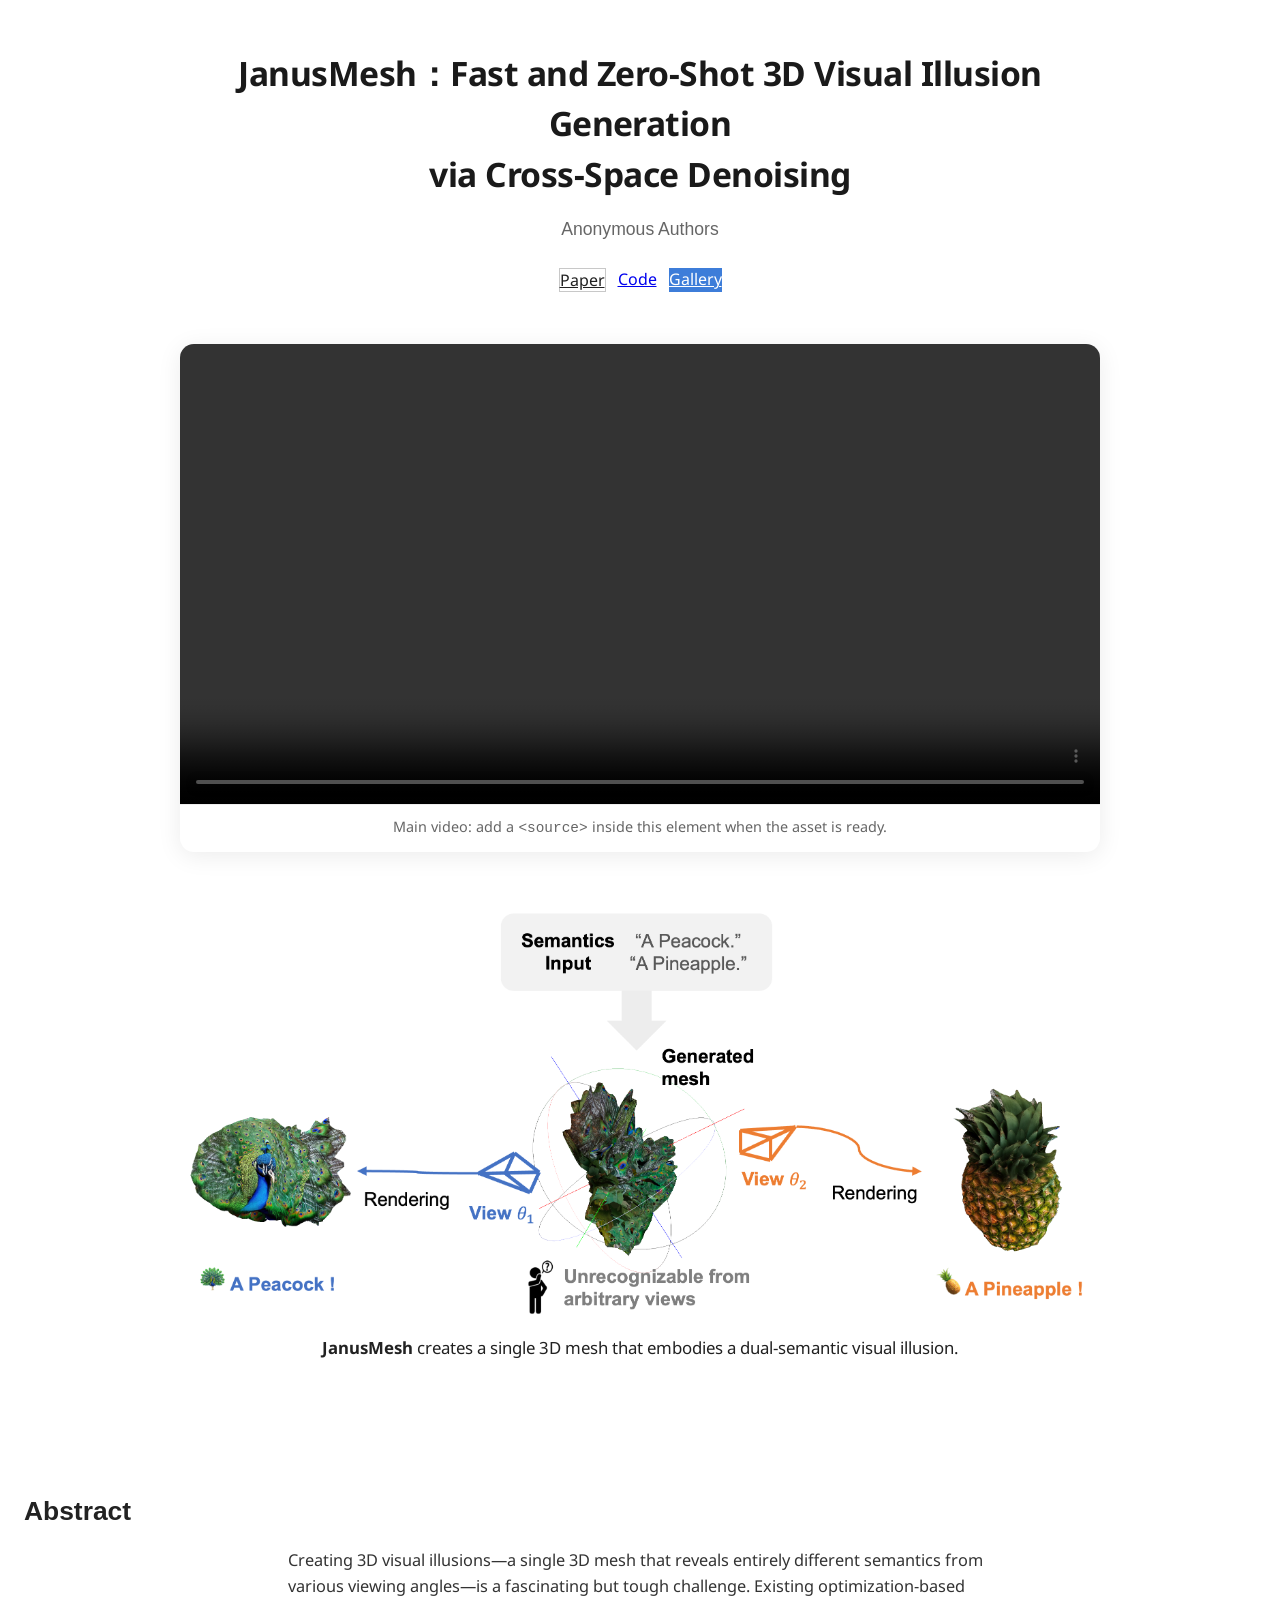
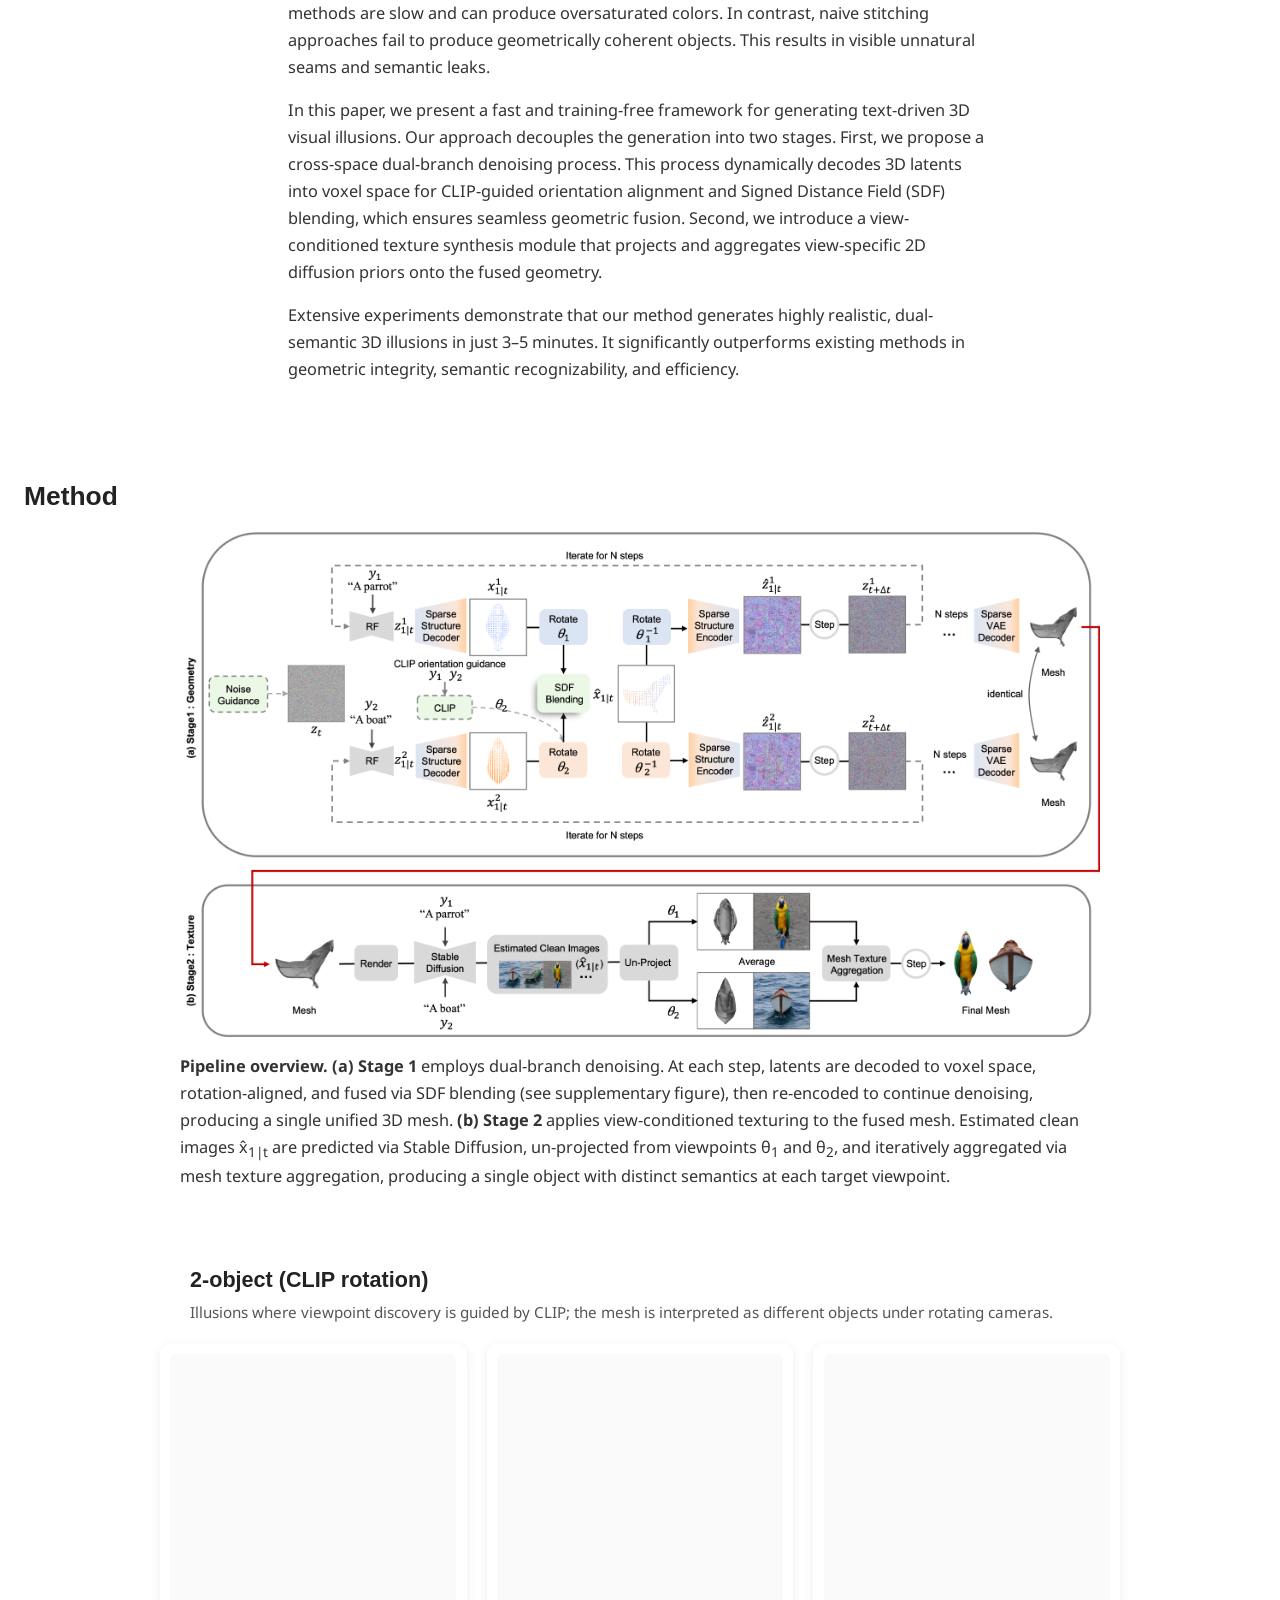
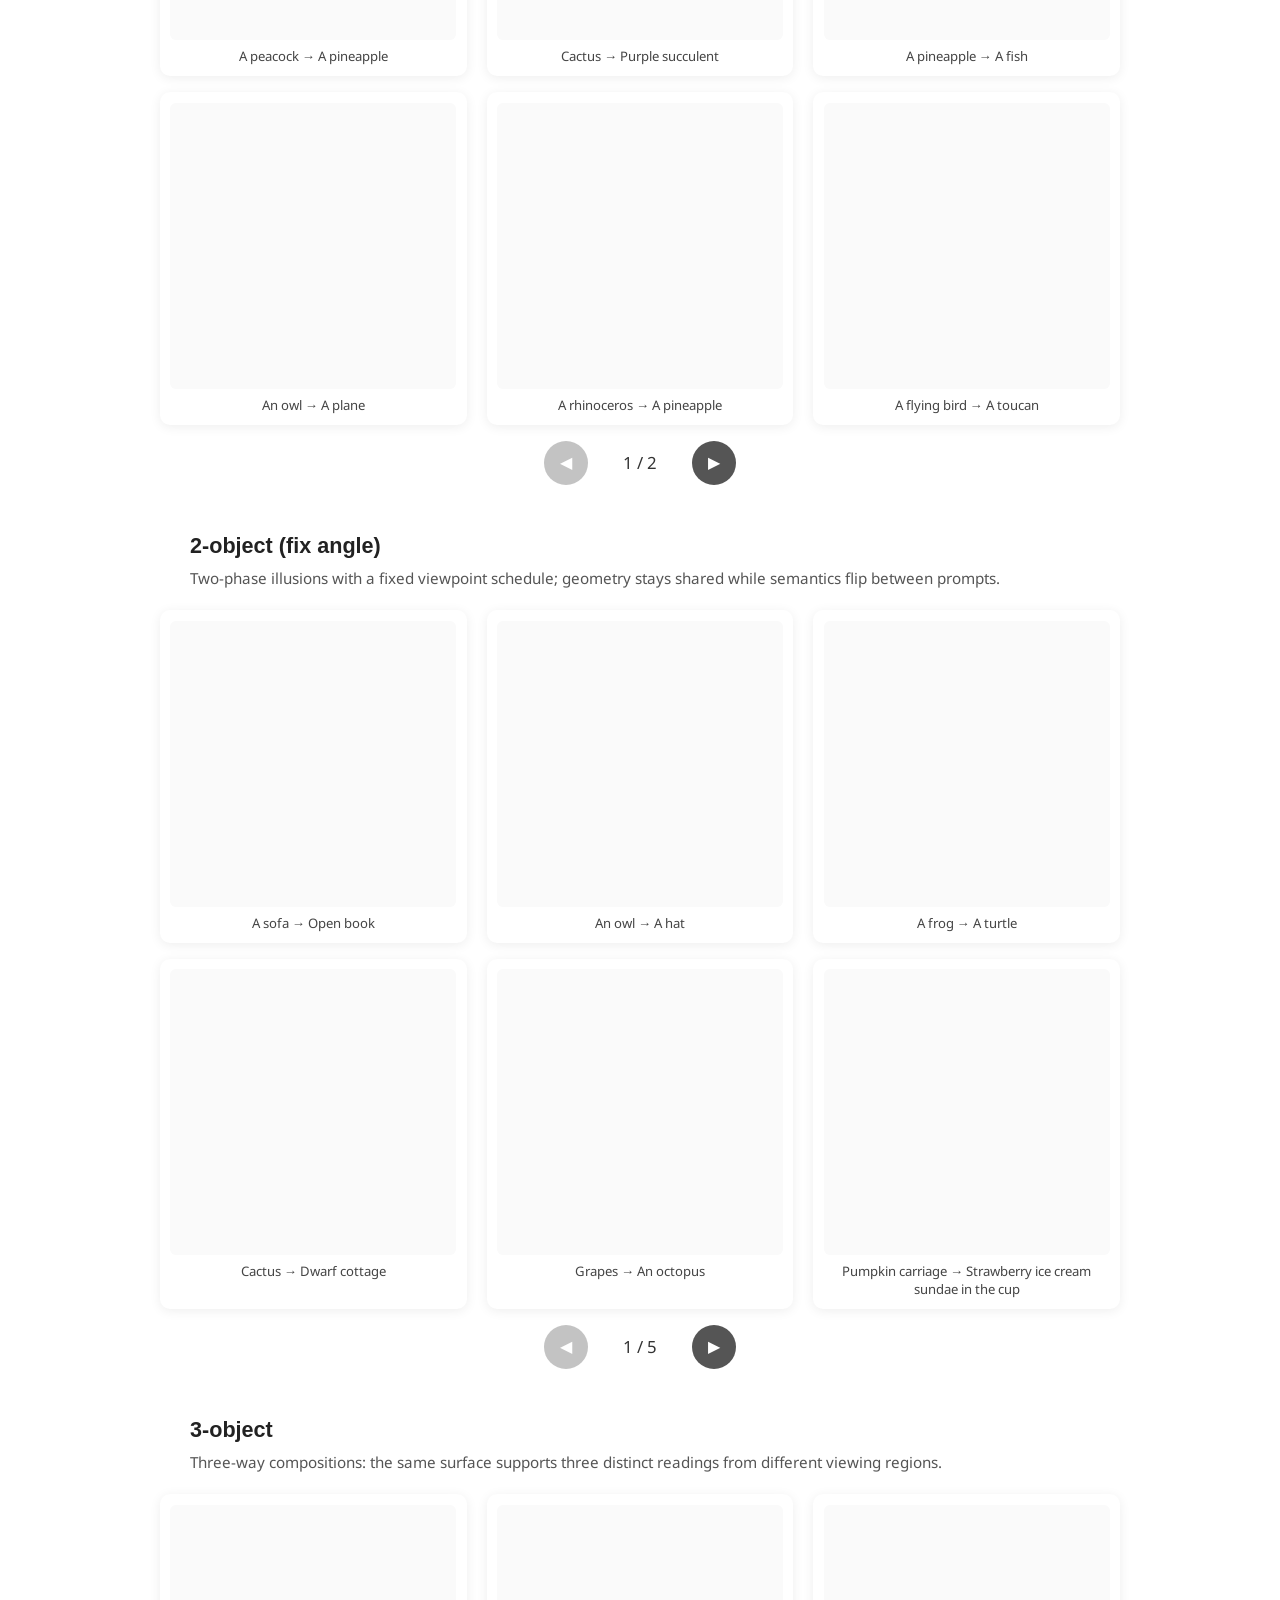
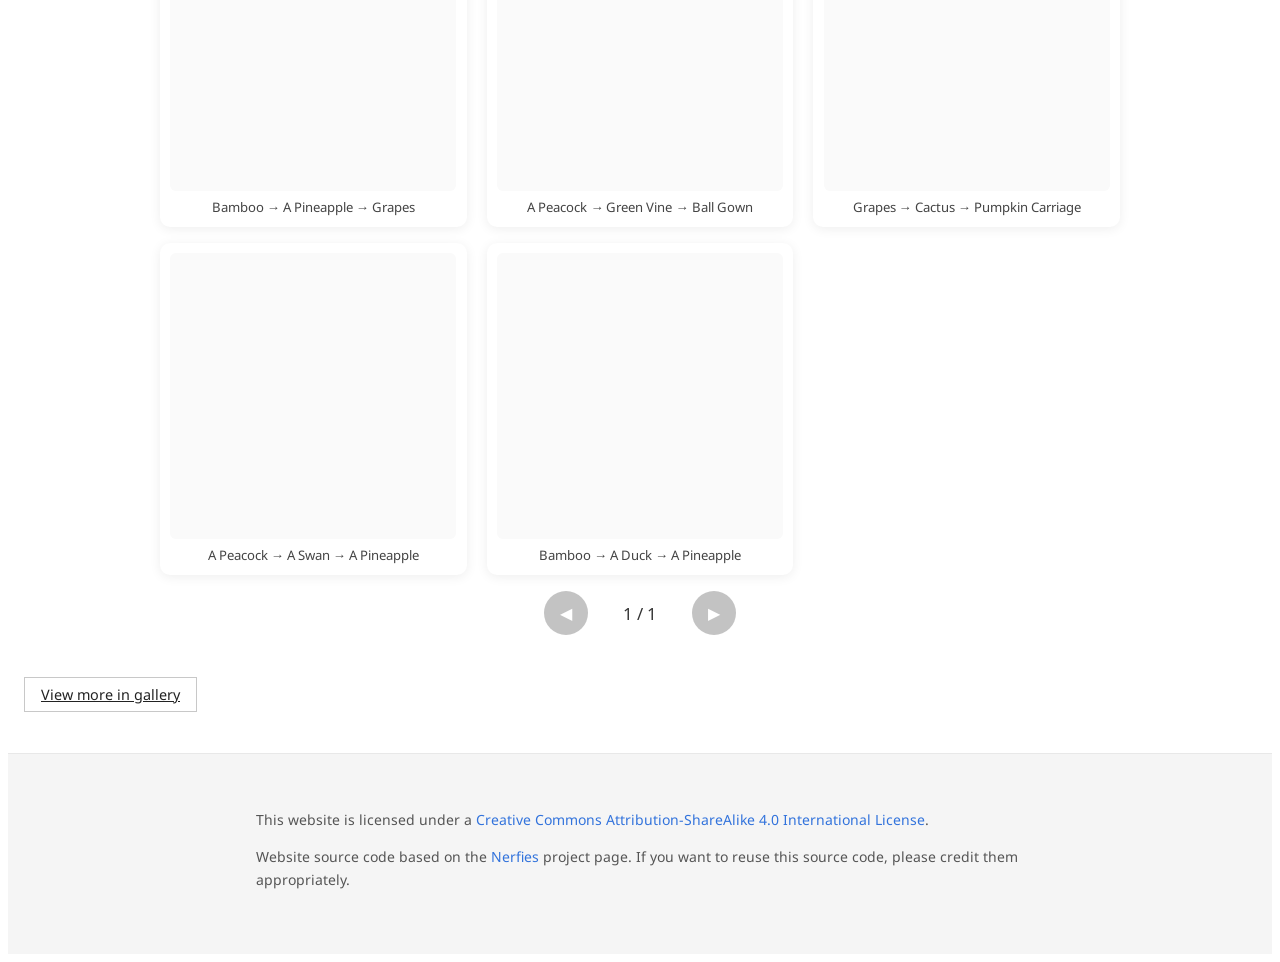
==== index.html @ b87c2eb7 "Revise JanusMesh project page layout, gallery, and static assets" ====
<!DOCTYPE html>
<html lang="en">
<head>
  <meta charset="utf-8">
  <meta name="description"
        content="JanusMesh: fast, training-free text-driven 3D visual illusions via cross-space denoising and view-conditioned texturing.">
  <meta name="keywords" content="JanusMesh, 3D illusion, diffusion, TRELLIS, generative 3D, ECCV">
  <meta name="viewport" content="width=device-width, initial-scale=1">
  <title>JanusMesh：Fast and Zero-Shot 3D Visual Illusion Generation via Cross-Space Denoising</title>

  <link href="https://fonts.googleapis.com/css?family=Google+Sans|Noto+Sans|Castoro"
        rel="stylesheet">

  <link rel="stylesheet" href="./static/css/bulma.min.css">
  <link rel="stylesheet" href="./static/css/fontawesome.all.min.css">
  <link rel="stylesheet" href="./static/css/index.css">
  <link rel="icon" href="./static/images/favicon.svg">

  <script defer src="./static/js/fontawesome.all.min.js"></script>
</head>
<body class="jm-page">

<header class="jm-header">
  <div class="container is-max-desktop has-text-centered">
    <h1 class="jm-page-title">
      JanusMesh：Fast and Zero-Shot 3D Visual Illusion Generation<br>
      via Cross-Space Denoising
    </h1>
    <p class="jm-authors">Anonymous Authors</p>

    <div class="jm-header-buttons">
      <a href="#" class="button is-normal is-rounded jm-btn-paper">
        <span class="icon"><i class="fas fa-file-pdf"></i></span>
        <span>Paper</span>
      </a>
      <a href="https://github.com/" class="button is-normal is-rounded is-dark">
        <span class="icon"><i class="fab fa-github"></i></span>
        <span>Code</span>
      </a>
      <a href="./gallery.html" class="button is-normal is-rounded jm-btn-gallery">
        <span class="icon"><i class="far fa-images"></i></span>
        <span>Gallery</span>
      </a>
    </div>
  </div>
</header>

<!-- Main video placeholder (add &lt;source&gt; when ready) -->
<section class="jm-section" id="hero-video">
  <div class="container is-max-desktop">
    <div class="jm-white-card jm-video-card">
      <video id="main-teaser-video" controls muted playsinline preload="none">
      </video>
      <p class="jm-video-hint">Main video: add a <code>&lt;source&gt;</code> inside this element when the asset is ready.</p>
    </div>
  </div>
</section>

<!-- Teaser figure -->
<section class="jm-section" id="teaser">
  <div class="container is-max-desktop">
    <div class="jm-flat-figure-wrap">
      <img class="jm-flat-figure-img" src="./static/images/teaser.png" alt="JanusMesh teaser figure">
    </div>
    <div class="jm-teaser-below">
      <p class="jm-teaser-below-text">
        <strong>JanusMesh</strong>
        creates a single 3D mesh that embodies a dual-semantic visual illusion.
      </p>
    </div>
  </div>
</section>

<section class="jm-section" id="abstract">
  <div class="container is-max-desktop">
    <h2 class="jm-section-title has-text-centered">Abstract</h2>
    <div class="jm-prose content">
      <p>
        Creating 3D visual illusions—a single 3D mesh that reveals entirely different semantics from
        various viewing angles—is a fascinating but tough challenge. Existing optimization-based
        methods are slow and can produce oversaturated colors. In contrast, naive stitching approaches
        fail to produce geometrically coherent objects. This results in visible unnatural seams and
        semantic leaks.
      </p>
      <p>
        In this paper, we present a fast and training-free framework for generating text-driven 3D
        visual illusions. Our approach decouples the generation into two stages. First, we propose a
        cross-space dual-branch denoising process. This process dynamically decodes 3D latents into
        voxel space for CLIP-guided orientation alignment and Signed Distance Field (SDF) blending,
        which ensures seamless geometric fusion. Second, we introduce a view-conditioned texture
        synthesis module that projects and aggregates view-specific 2D diffusion priors onto the
        fused geometry.
      </p>
      <p>
        Extensive experiments demonstrate that our method generates highly realistic, dual-semantic
        3D illusions in just 3–5 minutes. It significantly outperforms existing methods in geometric
        integrity, semantic recognizability, and efficiency.
      </p>
    </div>
  </div>
</section>

<section class="jm-section" id="method">
  <div class="container is-max-desktop">
    <h2 class="jm-section-title has-text-centered">Method</h2>
    <div class="jm-flat-figure-wrap">
      <img class="jm-flat-figure-img" src="./static/images/pipeline.png" alt="JanusMesh pipeline overview">
    </div>
    <div class="jm-prose content">
      <p>
        <strong>Pipeline overview.</strong>
        <strong>(a) Stage 1</strong> employs dual-branch denoising. At each step, latents are decoded
        to voxel space, rotation-aligned, and fused via SDF blending (see supplementary figure),
        then re-encoded to continue denoising, producing a single unified 3D mesh.
        <strong>(b) Stage 2</strong> applies view-conditioned texturing to the fused mesh. Estimated
        clean images <span class="jm-math">x̂<sub>1|t</sub></span> are predicted via Stable Diffusion,
        un-projected from viewpoints <span class="jm-math">θ<sub>1</sub></span> and
        <span class="jm-math">θ<sub>2</sub></span>, and iteratively aggregated via mesh texture
        aggregation, producing a single object with distinct semantics at each target viewpoint.
      </p>
    </div>
  </div>
</section>

<section class="jm-section jm-results-wrap" id="results">
  <div class="container is-max-desktop">
    <div class="jm-result-block" id="jm-block-clip">
      <h3 class="jm-result-heading">2-object (CLIP rotation)</h3>
      <p class="jm-result-desc">
        Illusions where viewpoint discovery is guided by CLIP; the mesh is interpreted as
        different objects under rotating cameras.
      </p>
      <div class="jm-results-grid"></div>
      <div class="jm-pagination">
        <button type="button" class="jm-page-btn jm-results-prev" aria-label="Previous page">◀</button>
        <span class="jm-results-page-label">1 / 1</span>
        <button type="button" class="jm-page-btn jm-results-next" aria-label="Next page">▶</button>
      </div>
    </div>

    <div class="jm-result-block" id="jm-block-fix">
      <h3 class="jm-result-heading">2-object (fix angle)</h3>
      <p class="jm-result-desc">
        Two-phase illusions with a fixed viewpoint schedule; geometry stays shared while semantics
        flip between prompts.
      </p>
      <div class="jm-results-grid"></div>
      <div class="jm-pagination">
        <button type="button" class="jm-page-btn jm-results-prev" aria-label="Previous page">◀</button>
        <span class="jm-results-page-label">1 / 1</span>
        <button type="button" class="jm-page-btn jm-results-next" aria-label="Next page">▶</button>
      </div>
    </div>

    <div class="jm-result-block" id="jm-block-3obj">
      <h3 class="jm-result-heading">3-object</h3>
      <p class="jm-result-desc">
        Three-way compositions: the same surface supports three distinct readings from different
        viewing regions.
      </p>
      <div class="jm-results-grid"></div>
      <div class="jm-pagination">
        <button type="button" class="jm-page-btn jm-results-prev" aria-label="Previous page">◀</button>
        <span class="jm-results-page-label">1 / 1</span>
        <button type="button" class="jm-page-btn jm-results-next" aria-label="Next page">▶</button>
      </div>
    </div>

    <div class="has-text-centered" style="margin-top: 2.5rem;">
      <a href="./gallery.html" class="button is-normal is-rounded jm-view-more">
        <span class="icon is-small"><i class="far fa-images"></i></span>
        <span>View more in gallery</span>
      </a>
    </div>
  </div>
</section>

<footer class="footer jm-site-footer">
  <div class="container content has-text-centered jm-site-footer-inner">
    <p>
      This website is licensed under a
      <a rel="license" href="https://creativecommons.org/licenses/by-sa/4.0/">Creative Commons
        Attribution-ShareAlike 4.0 International License</a>.
    </p>
    <p>
      Website source code based on the
      <a href="https://github.com/nerfies/nerfies.github.io">Nerfies</a>
      project page. If you want to reuse this source code, please credit them appropriately.
    </p>
  </div>
</footer>

<script src="./static/js/gifs.js"></script>
<script src="./static/js/home-results.js"></script>
</body>
</html>
---- static/css/index.css ----
body {
  font-family: 'Noto Sans', sans-serif;
}

/* ---------- JanusMesh project page ---------- */

.jm-page {
  background: #fff;
  min-height: 100vh;
}

.jm-header {
  padding: 2.5rem 1rem 2rem;
  text-align: center;
}

.jm-page-title {
  font-family: 'Google Sans', 'Noto Sans', sans-serif;
  font-size: clamp(1.45rem, 3.5vw, 2.1rem);
  font-weight: 700;
  color: #1a1a1a;
  letter-spacing: -0.015em;
  line-height: 1.5;
  max-width: 56rem;
  margin: 0 auto;
}

.jm-authors {
  font-family: 'Google Sans', sans-serif;
  font-size: 1.1rem;
  color: #666;
  margin-top: 1.25rem;
}

.jm-header-buttons {
  margin-top: 1.75rem;
  display: flex;
  flex-wrap: wrap;
  justify-content: center;
  gap: 0.75rem;
}

.jm-btn-paper {
  background: #fff !important;
  border: 1px solid #c8c8c8 !important;
  color: #222 !important;
}

.jm-btn-paper:hover {
  border-color: #888 !important;
}

.jm-btn-gallery {
  background: #3d7dd9 !important;
  border-color: transparent !important;
  color: #fff !important;
}

.jm-btn-gallery:hover {
  filter: brightness(1.06);
}

.jm-section {
  padding: 1.25rem 1rem 2.5rem;
}

#teaser.jm-section {
  padding-bottom: 3.75rem;
}

#abstract.jm-section {
  padding-top: 3.25rem;
}

.jm-section-title {
  font-family: 'Google Sans', sans-serif;
  font-size: 1.65rem;
  font-weight: 700;
  margin-bottom: 1.25rem;
  color: #222;
}

.jm-white-card {
  background: #fff;
  border-radius: 14px;
  box-shadow: 0 4px 24px rgba(0, 0, 0, 0.08);
  overflow: hidden;
  max-width: 920px;
  margin-left: auto;
  margin-right: auto;
}

.jm-video-card {
  padding: 0;
}

.jm-video-card video {
  display: block;
  width: 100%;
  min-height: 280px;
  max-height: 72vh;
  background: #f3f3f5;
  object-fit: contain;
}

.jm-video-hint {
  font-size: 0.9rem;
  color: #666;
  padding: 0.75rem 1rem 1rem;
  margin: 0;
  text-align: center;
  border-top: 1px solid #eee;
}

.jm-figure-card {
  padding: 0;
}

.jm-figure-img {
  width: 100%;
  height: auto;
  display: block;
  vertical-align: middle;
}

/* Large figures (teaser, pipeline): flat on page — no card shadow / float */
.jm-flat-figure-wrap {
  max-width: 920px;
  margin: 0 auto;
  padding: 0;
  background: transparent;
  box-shadow: none;
  border-radius: 0;
  overflow: visible;
}

.jm-flat-figure-img {
  width: 100%;
  height: auto;
  display: block;
  vertical-align: middle;
}

.jm-teaser-below {
  max-width: 920px;
  margin: 0.85rem auto 0;
  padding: 0 1.25rem;
  text-align: center;
}

.jm-teaser-below-text {
  margin: 0;
  font-family: 'Google Sans', 'Noto Sans', sans-serif;
  font-size: 1.05rem;
  line-height: 1.6;
  color: #222;
}

.jm-teaser-caption {
  font-size: 0.88rem;
  color: #777;
  font-style: italic;
  margin-top: 0.75rem;
  padding: 0 0.5rem;
}

.jm-prose {
  max-width: 44rem;
  margin-left: auto;
  margin-right: auto;
  font-size: 1.02rem;
  line-height: 1.65;
  color: #333;
}

/* Match pipeline figure width (see .jm-flat-figure-wrap) */
#method .jm-prose {
  max-width: 920px;
  width: 100%;
  margin-top: 1rem;
}

.jm-math {
  font-family: 'Noto Sans', sans-serif;
  white-space: nowrap;
}

.jm-results-wrap {
  padding-bottom: 3rem;
}

.jm-result-block {
  margin-bottom: 3rem;
}

.jm-result-heading {
  font-family: 'Google Sans', sans-serif;
  font-size: 1.35rem;
  font-weight: 700;
  color: #222;
  text-align: left;
  max-width: 900px;
  margin: 0 auto 0.5rem;
}

.jm-result-desc {
  max-width: 900px;
  margin: 0 auto 1.25rem;
  text-align: left;
  color: #555;
  font-size: 0.95rem;
  line-height: 1.55;
}

.jm-results-grid {
  display: grid;
  grid-template-columns: repeat(3, 1fr);
  gap: 1rem 1.25rem;
  max-width: 960px;
  margin: 0 auto 1rem;
}

@media screen and (max-width: 900px) {
  .jm-results-grid {
    grid-template-columns: repeat(2, 1fr);
  }
}

@media screen and (max-width: 520px) {
  .jm-results-grid {
    grid-template-columns: 1fr;
  }
}

.jm-result-cell {
  background: #fff;
  border-radius: 10px;
  padding: 0.65rem;
  box-shadow: 0 2px 12px rgba(0, 0, 0, 0.07);
  text-align: center;
}

.jm-result-cell video {
  width: 100%;
  aspect-ratio: 1;
  object-fit: contain;
  background: #fafafa;
  border-radius: 6px;
  vertical-align: middle;
}

.jm-result-caption {
  margin-top: 0.5rem;
  font-size: 0.82rem;
  color: #444;
  line-height: 1.35;
  overflow: hidden;
  text-overflow: ellipsis;
}

.jm-pagination {
  display: flex;
  align-items: center;
  justify-content: center;
  gap: 1.5rem;
  margin-top: 0.5rem;
}

.jm-page-btn {
  width: 44px;
  height: 44px;
  border-radius: 50%;
  border: none;
  background: #555;
  color: #fff;
  font-size: 1rem;
  cursor: pointer;
  transition: transform 0.15s ease, background 0.15s ease;
}

.jm-page-btn:hover:not(:disabled) {
  background: #333;
  transform: scale(1.05);
}

.jm-page-btn:disabled {
  opacity: 0.35;
  cursor: not-allowed;
}

.jm-results-page-label {
  font-size: 1.05rem;
  min-width: 3.5rem;
  text-align: center;
  color: #333;
}

.jm-view-more {
  border: 1px solid #c8c8c8;
  background: #fff;
  color: #222;
  font-size: 0.9rem;
  padding: 0.45rem 1rem;
  min-height: 0;
  height: auto;
}

.jm-view-more:hover {
  border-color: #888;
  color: #111;
}

.jm-site-footer {
  background: #f5f5f5 !important;
  border-top: 1px solid #e8e8e8;
  padding: 2.5rem 1.25rem 3rem !important;
  margin-top: 0;
}

.jm-site-footer-inner {
  max-width: 48rem;
  margin-left: auto;
  margin-right: auto;
  font-size: 0.875rem;
  line-height: 1.65;
  color: #555;
}

.jm-site-footer-inner a {
  color: #3273dc;
  text-decoration: none;
}

.jm-site-footer-inner a:hover {
  text-decoration: underline;
}
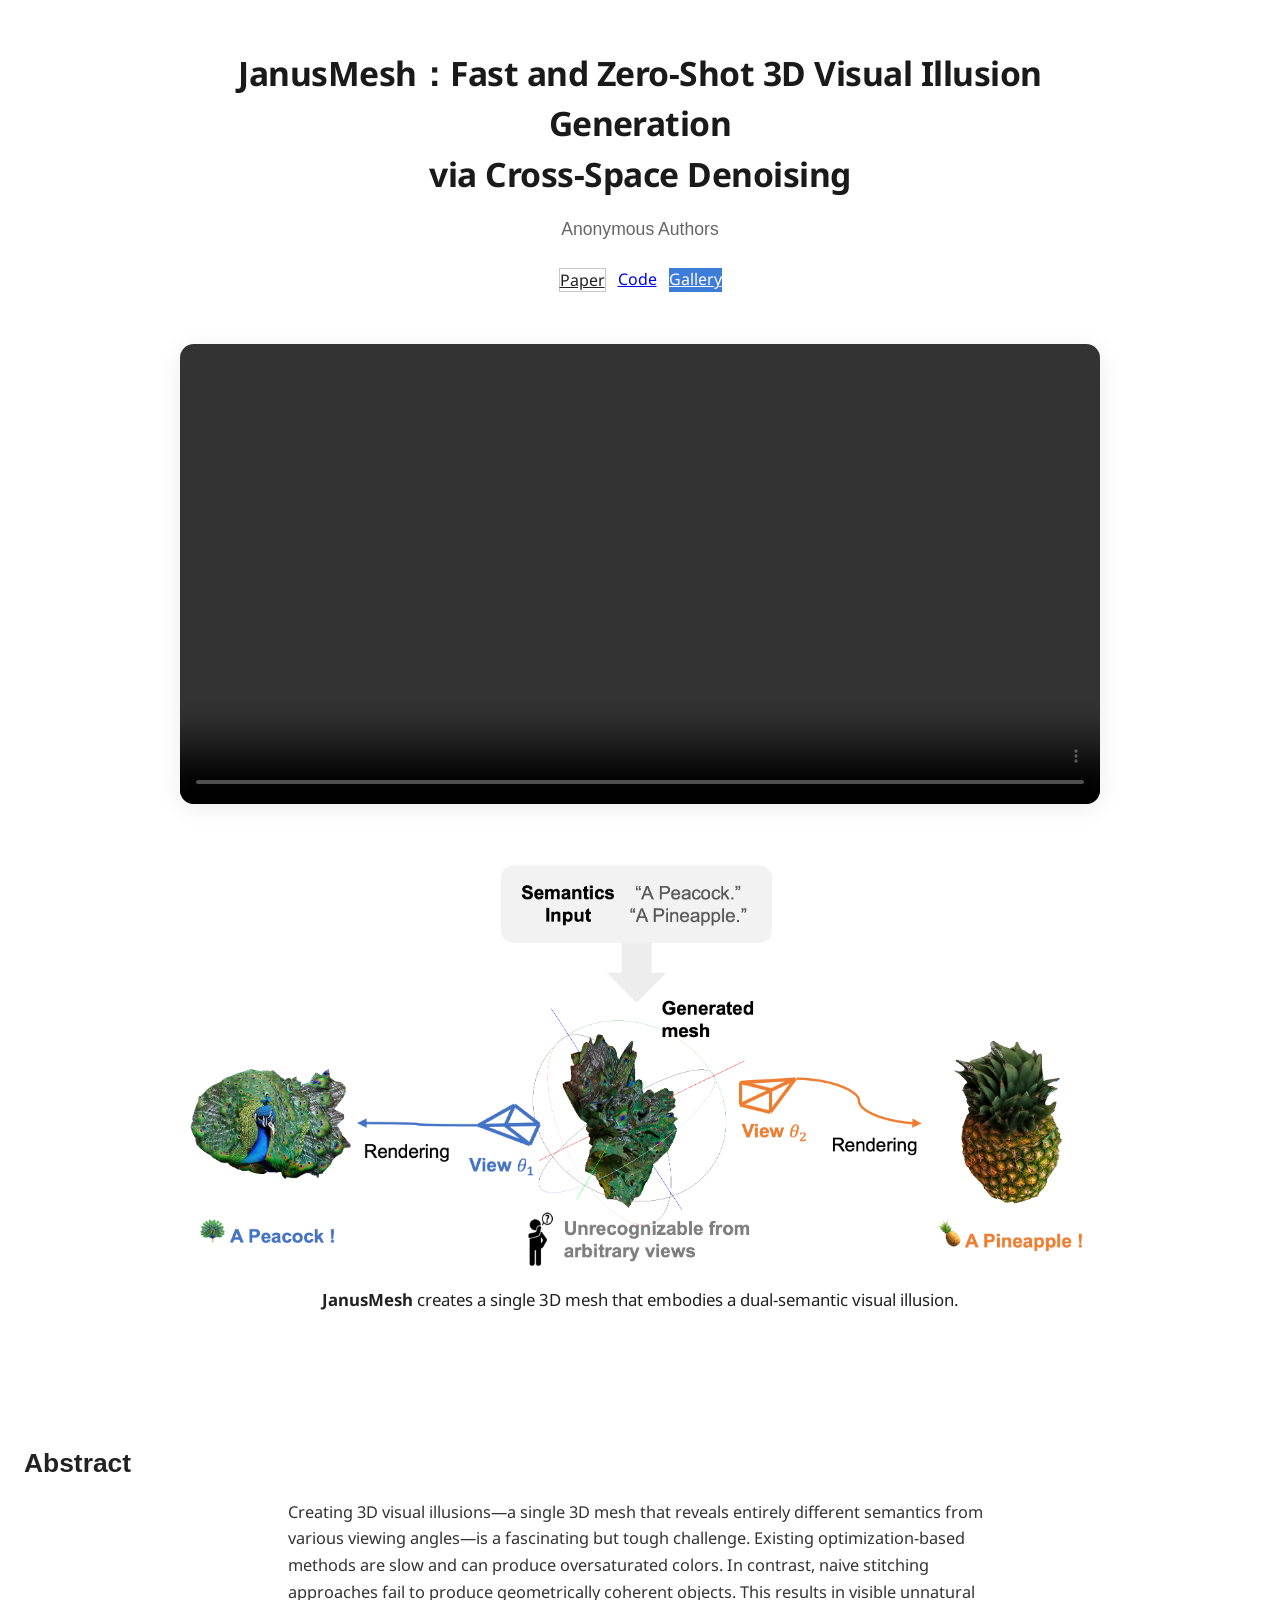
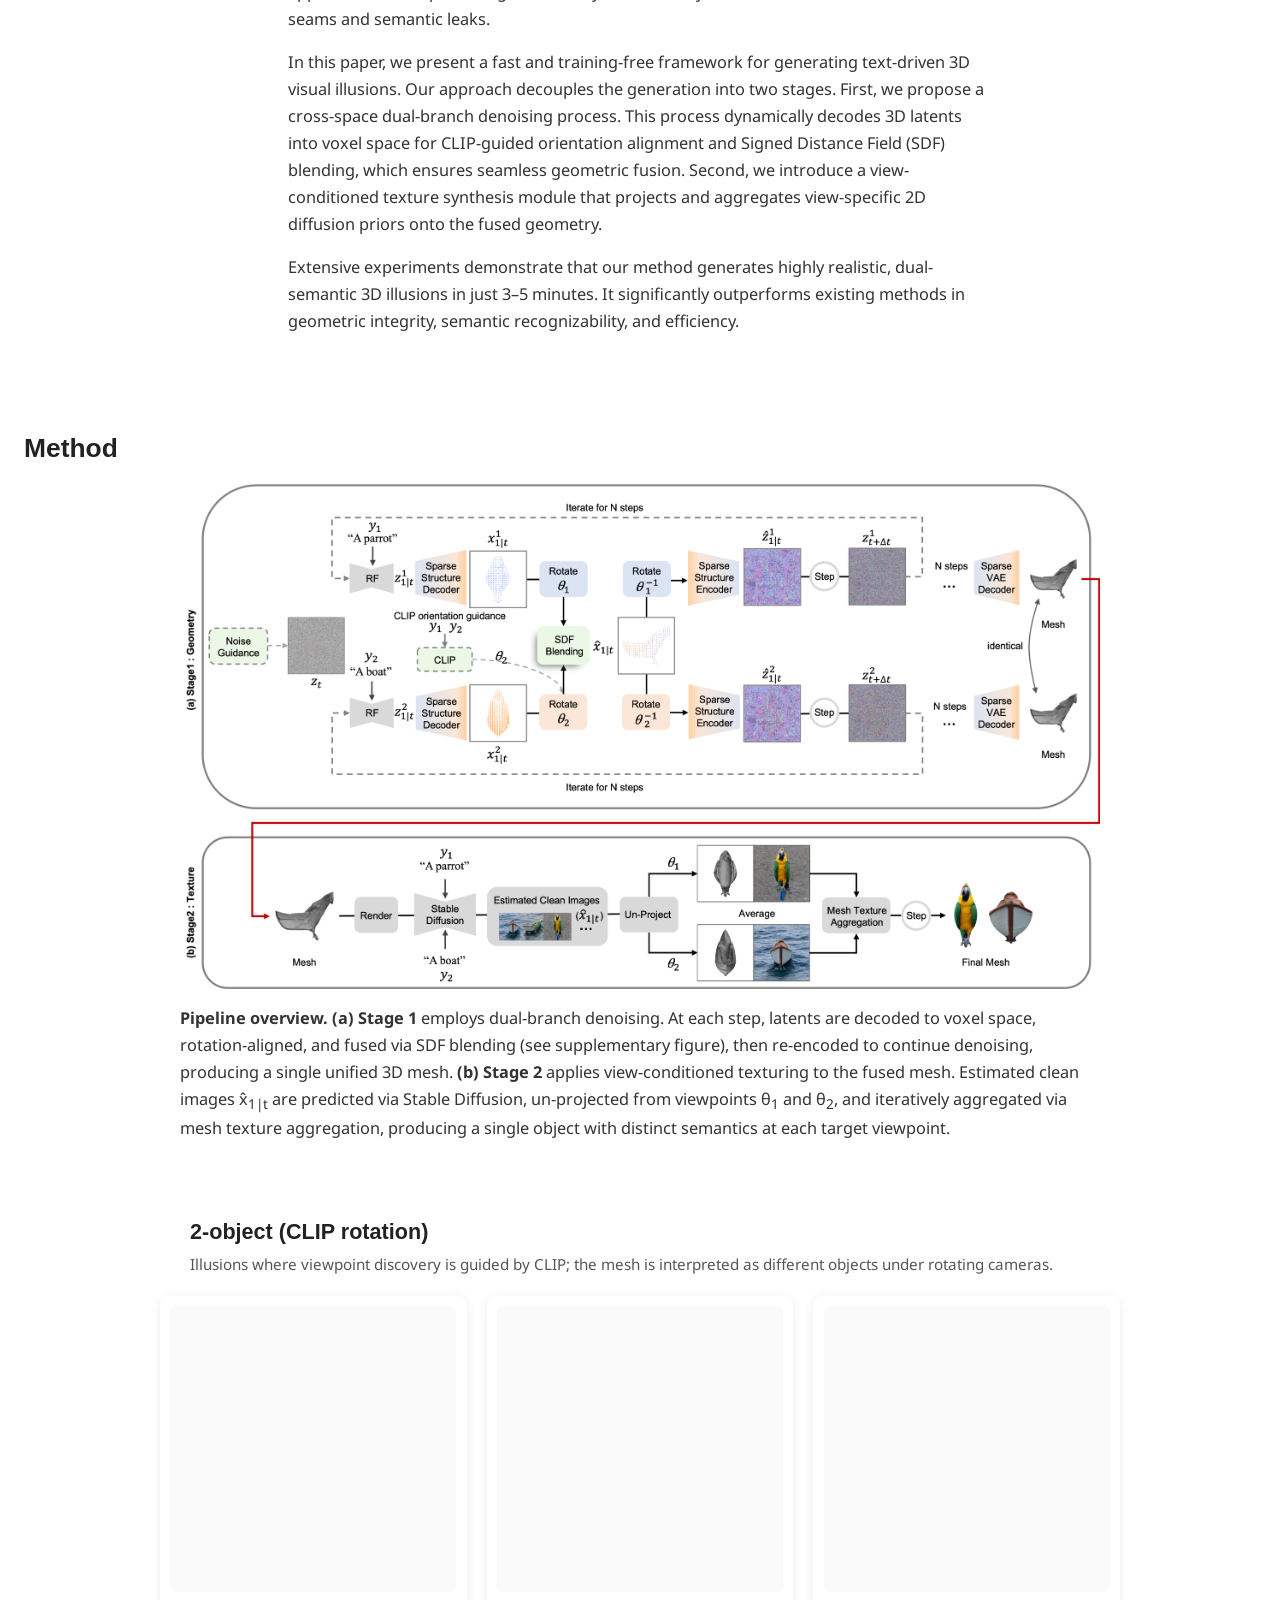
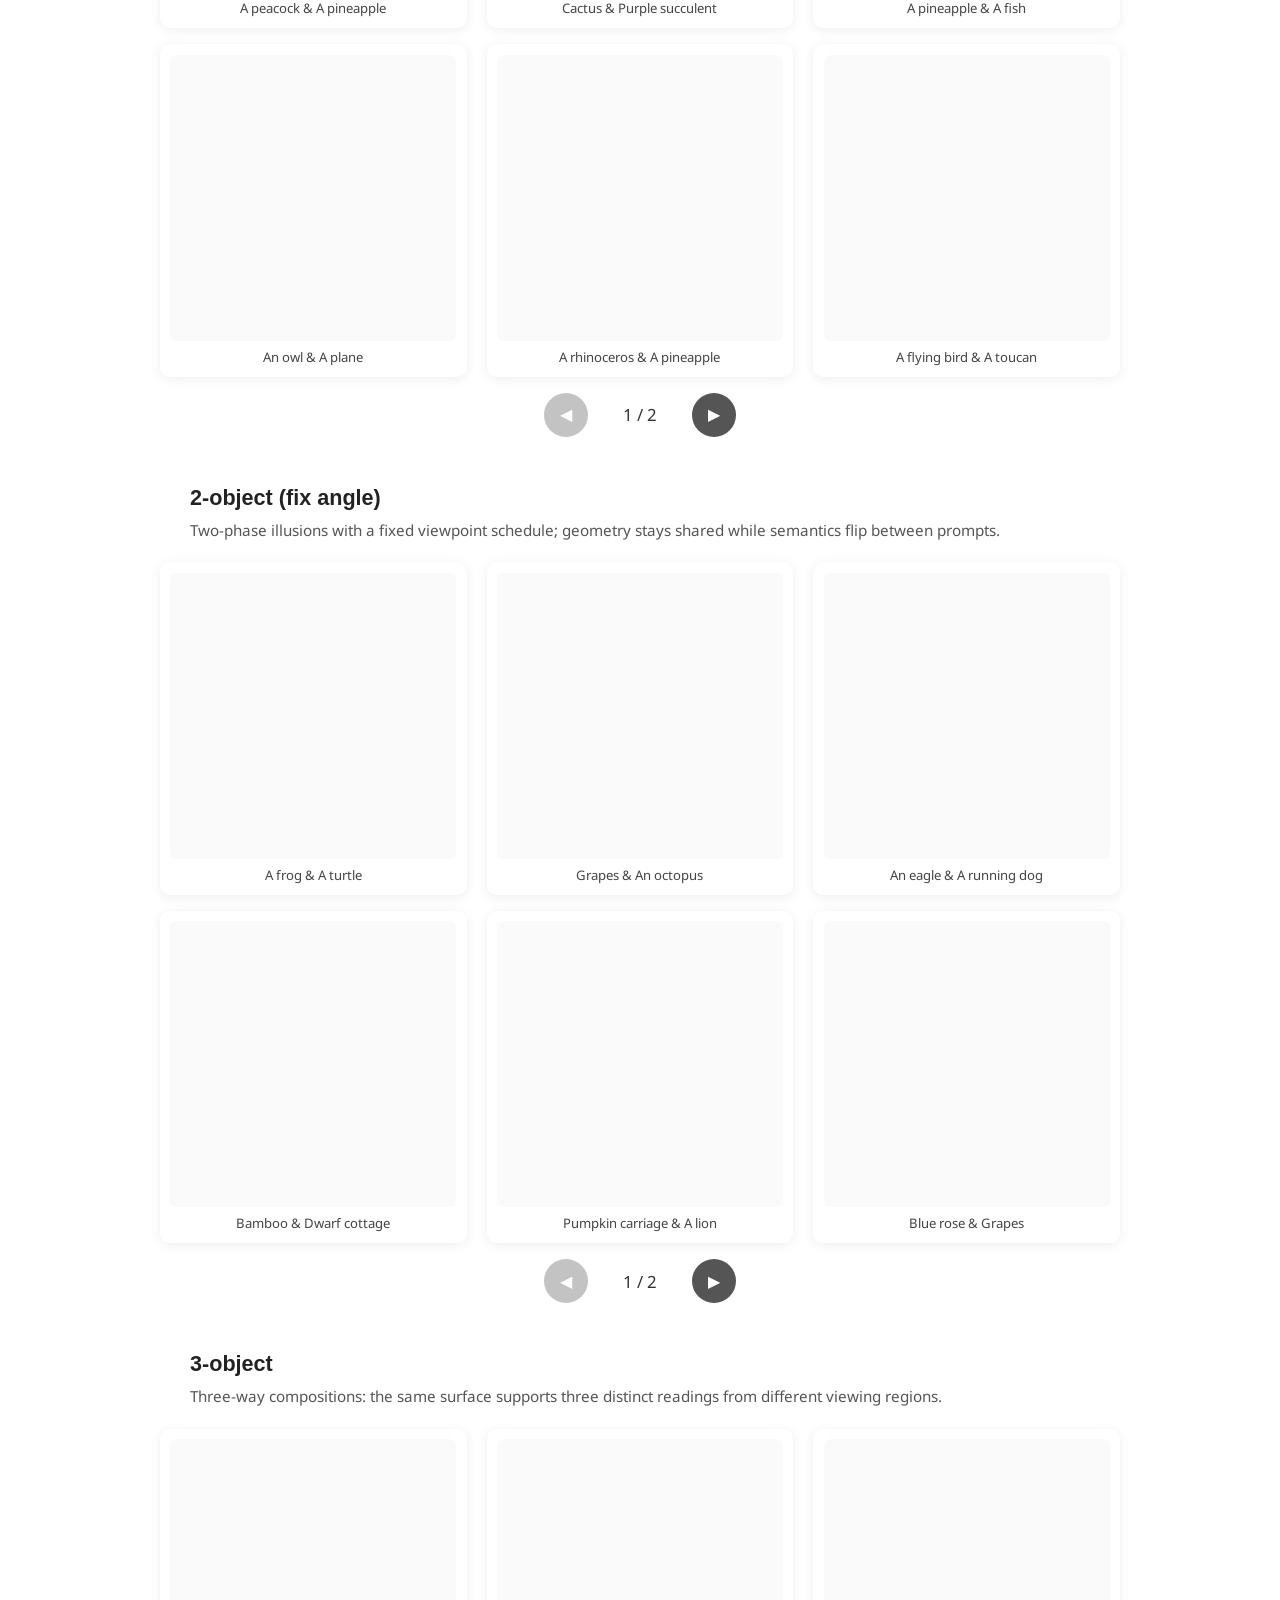
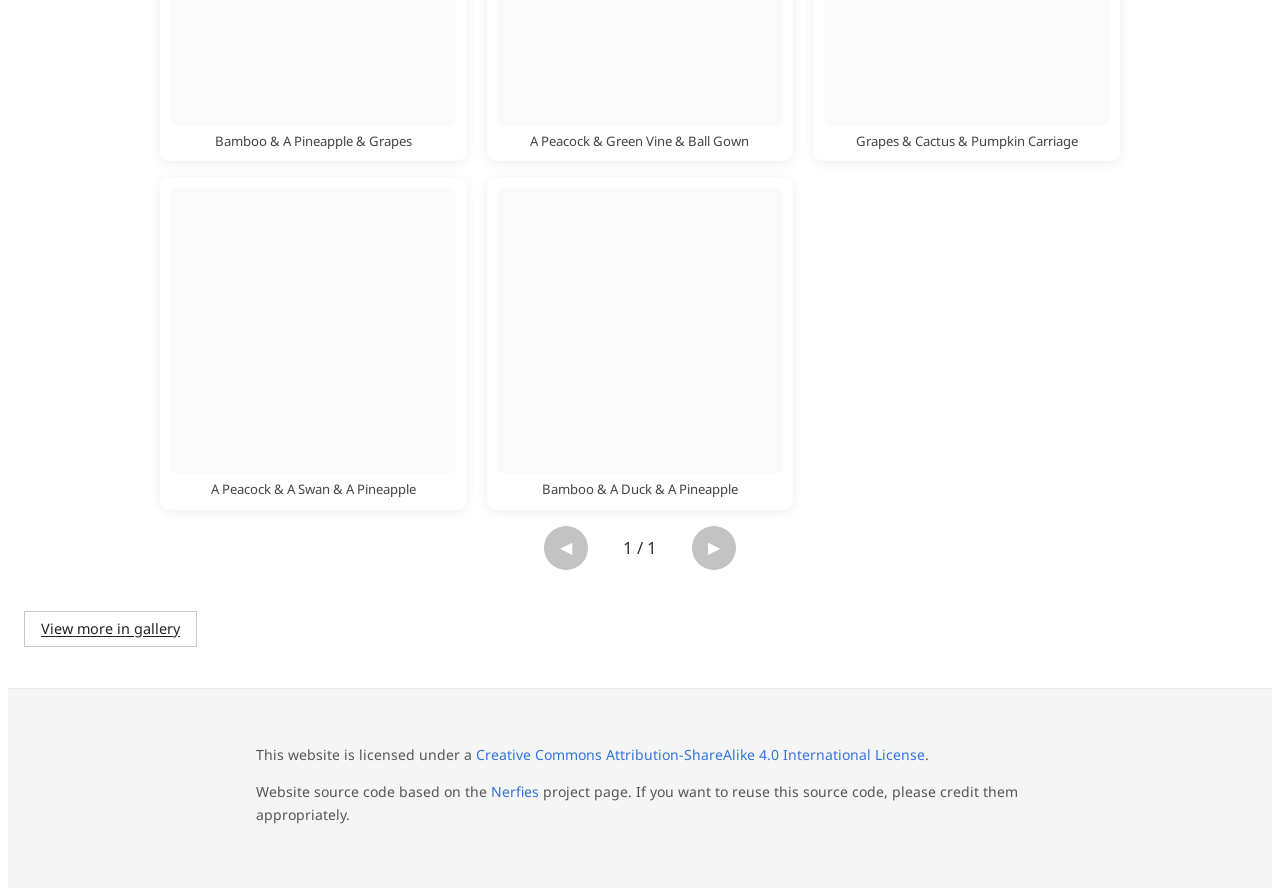
==== commit b3e7e188: "add teaser video&gallery baseline" ====
--- a/index.html
+++ b/index.html
@@ -33,7 +33,7 @@
         <span class="icon"><i class="fas fa-file-pdf"></i></span>
         <span>Paper</span>
       </a>
-      <a href="https://github.com/" class="button is-normal is-rounded is-dark">
+      <a href="https://github.com/siang1105/JanusMesh" class="button is-normal is-rounded is-dark">
         <span class="icon"><i class="fab fa-github"></i></span>
         <span>Code</span>
       </a>
@@ -45,13 +45,12 @@
   </div>
 </header>
 
-<!-- Main video placeholder (add &lt;source&gt; when ready) -->
 <section class="jm-section" id="hero-video">
   <div class="container is-max-desktop">
     <div class="jm-white-card jm-video-card">
-      <video id="main-teaser-video" controls muted playsinline preload="none">
+      <video id="main-teaser-video" controls autoplay muted playsinline preload="auto">
+        <source src="./static/videos/teaser_video.mp4" type="video/mp4">
       </video>
-      <p class="jm-video-hint">Main video: add a <code>&lt;source&gt;</code> inside this element when the asset is ready.</p>
     </div>
   </div>
 </section>
@@ -190,7 +189,7 @@
   </div>
 </footer>
 
-<script src="./static/js/gifs.js"></script>
-<script src="./static/js/home-results.js"></script>
+<script src="./static/js/gifs.js?v=2026-04-27-t0"></script>
+<script src="./static/js/home-results.js?v=2026-04-26-h264"></script>
 </body>
 </html>
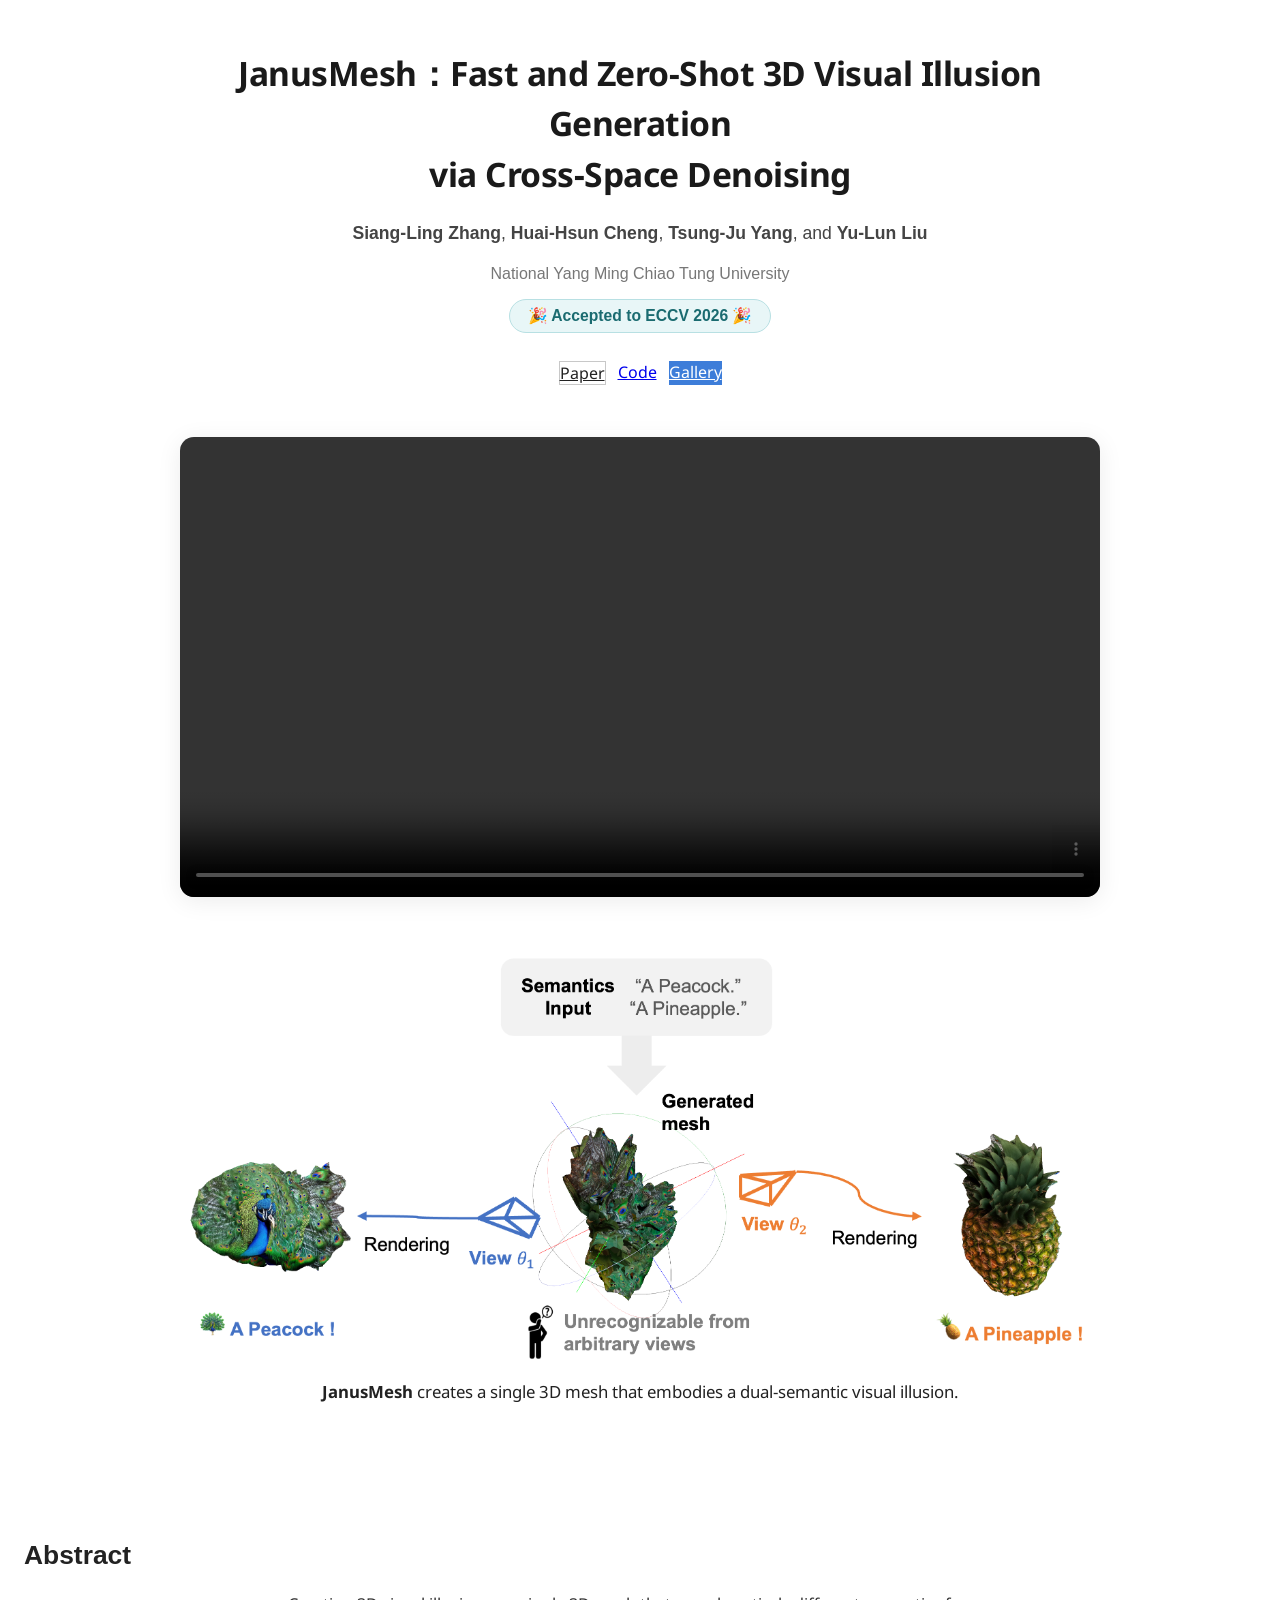
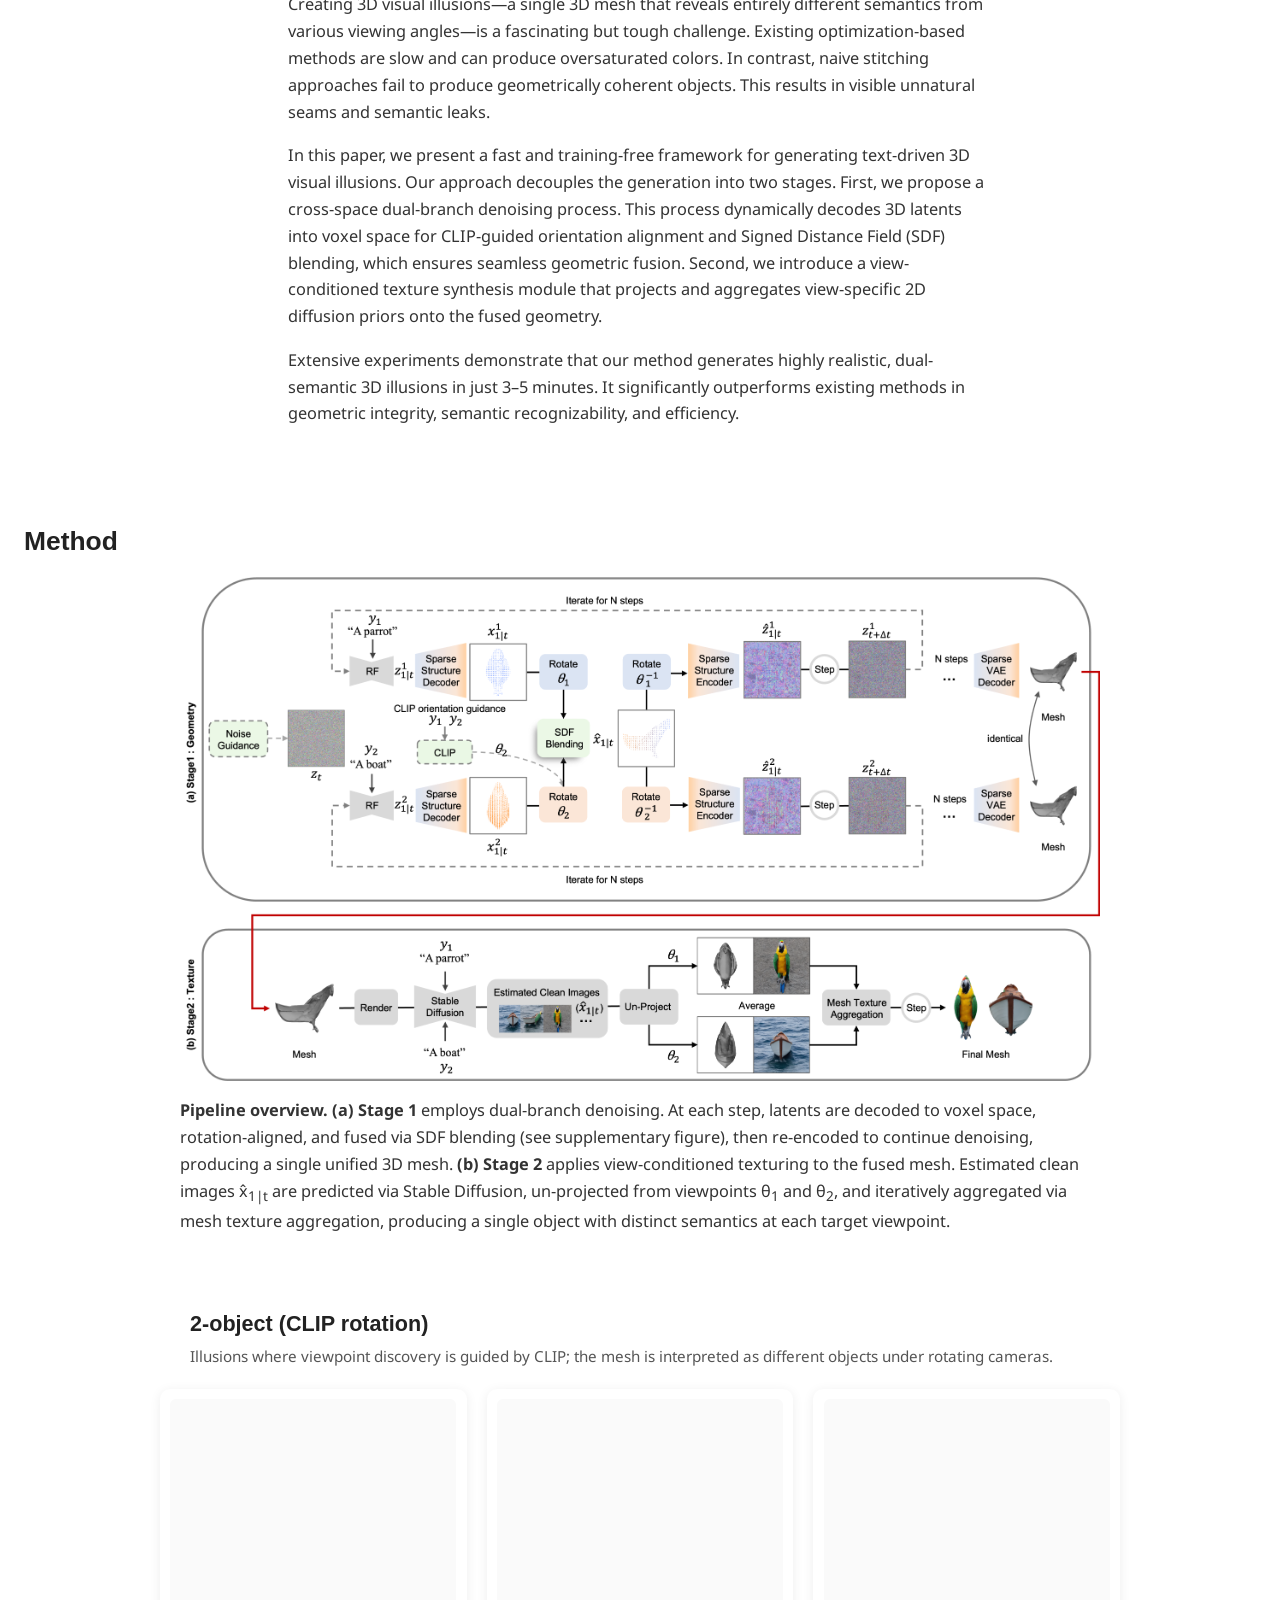
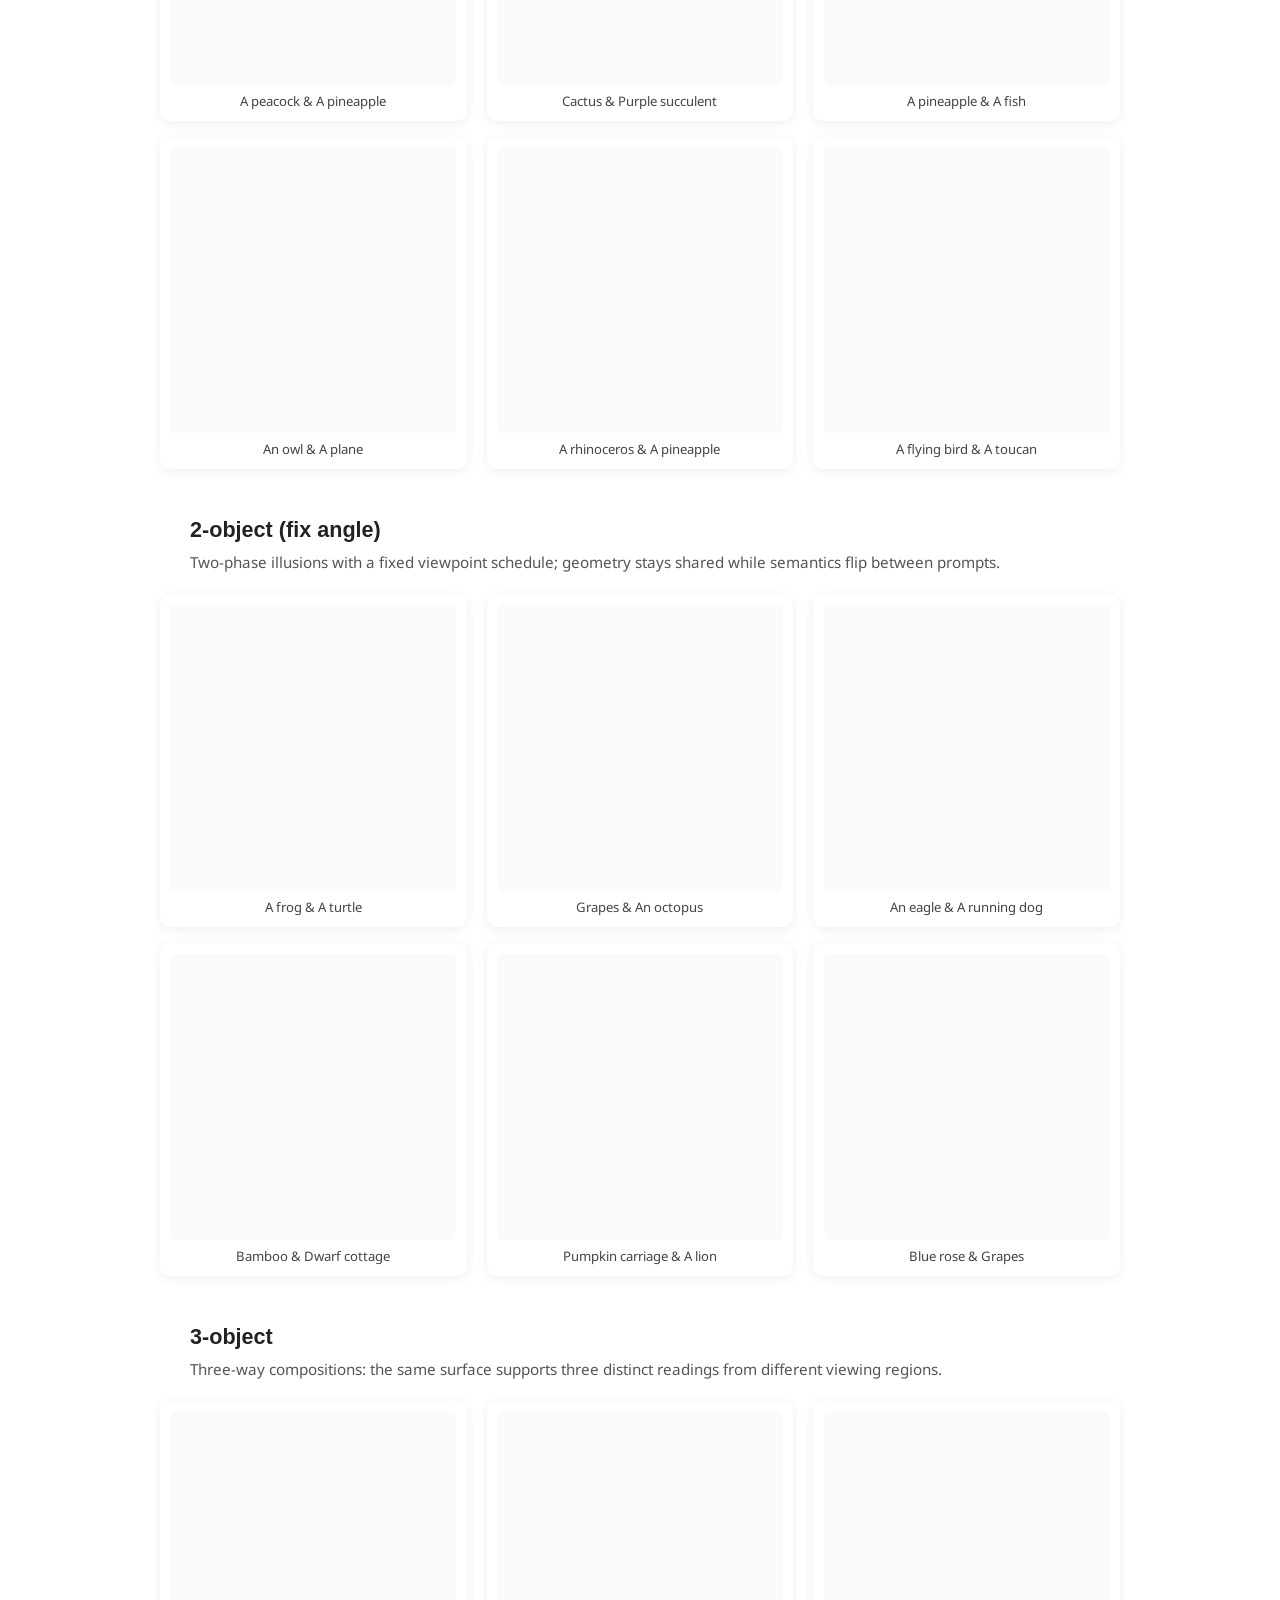
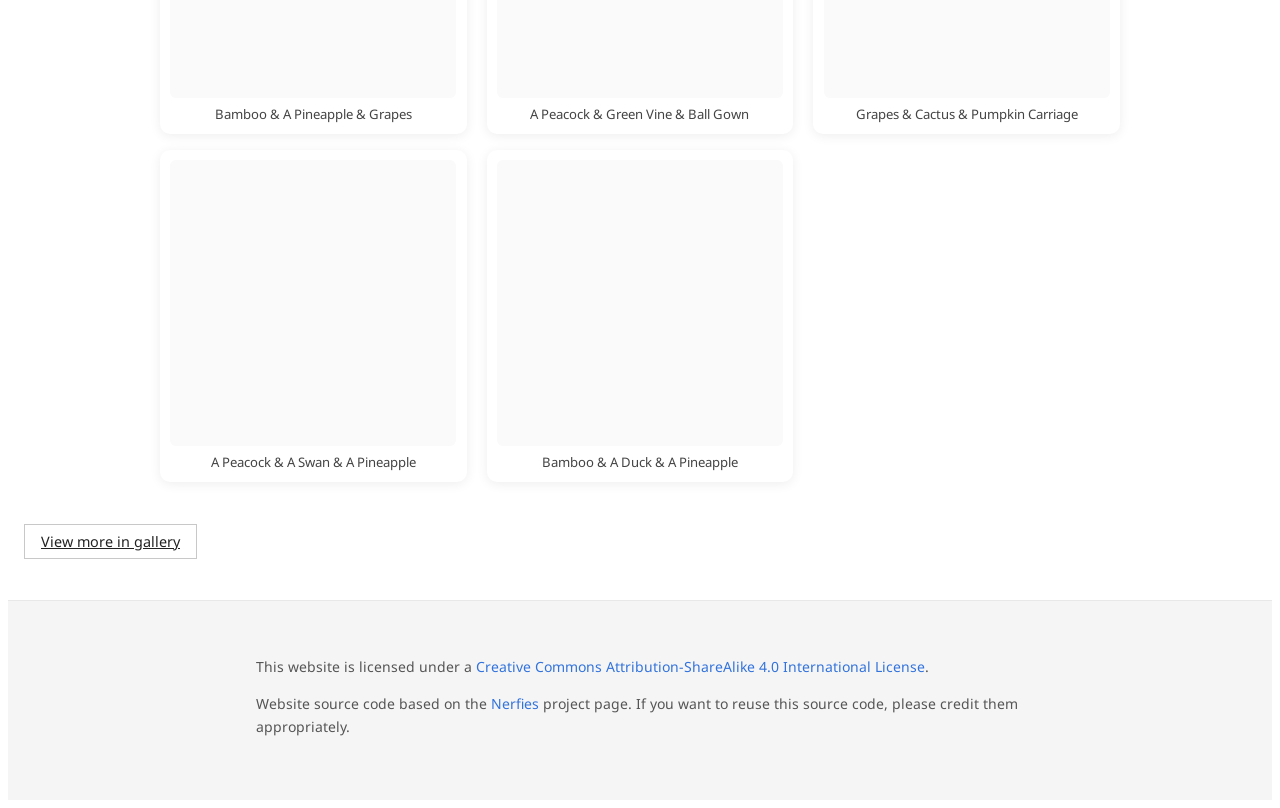
==== commit 980acadd: "add author information" ====
--- a/index.html
+++ b/index.html
@@ -3,7 +3,7 @@
 <head>
   <meta charset="utf-8">
   <meta name="description"
-        content="JanusMesh: fast, training-free text-driven 3D visual illusions via cross-space denoising and view-conditioned texturing.">
+        content="JanusMesh: fast, training-free text-driven 3D visual illusions via cross-space denoising and view-conditioned texturing. Accepted to ECCV 2026.">
   <meta name="keywords" content="JanusMesh, 3D illusion, diffusion, TRELLIS, generative 3D, ECCV">
   <meta name="viewport" content="width=device-width, initial-scale=1">
   <title>JanusMesh：Fast and Zero-Shot 3D Visual Illusion Generation via Cross-Space Denoising</title>
@@ -26,7 +26,16 @@
       JanusMesh：Fast and Zero-Shot 3D Visual Illusion Generation<br>
       via Cross-Space Denoising
     </h1>
-    <p class="jm-authors">Anonymous Authors</p>
+    <p class="jm-authors">
+      <strong>Siang-Ling Zhang</strong>,
+      <strong>Huai-Hsun Cheng</strong>,
+      <strong>Tsung-Ju Yang</strong>, and
+      <strong>Yu-Lun Liu</strong>
+    </p>
+    <p class="jm-affiliation">National Yang Ming Chiao Tung University</p>
+    <p class="jm-venue">
+      <span class="jm-eccv-badge">🎉 Accepted to ECCV 2026 🎉</span>
+    </p>
 
     <div class="jm-header-buttons">
       <a href="#" class="button is-normal is-rounded jm-btn-paper">
--- a/static/css/index.css
+++ b/static/css/index.css
@@ -28,8 +28,32 @@
 .jm-authors {
   font-family: 'Google Sans', sans-serif;
   font-size: 1.1rem;
-  color: #666;
+  color: #444;
   margin-top: 1.25rem;
+  line-height: 1.6;
+}
+
+.jm-affiliation {
+  font-family: 'Google Sans', sans-serif;
+  font-size: 1rem;
+  color: #777;
+  margin-top: 0.4rem;
+}
+
+.jm-venue {
+  margin-top: 0.9rem;
+}
+
+.jm-eccv-badge {
+  display: inline-block;
+  padding: 0.4rem 1.1rem;
+  border-radius: 999px;
+  background: #e8f6f7;
+  color: #1a6b70;
+  font-family: 'Google Sans', sans-serif;
+  font-size: 0.98rem;
+  font-weight: 600;
+  border: 1px solid #b8e0e3;
 }
 
 .jm-header-buttons {
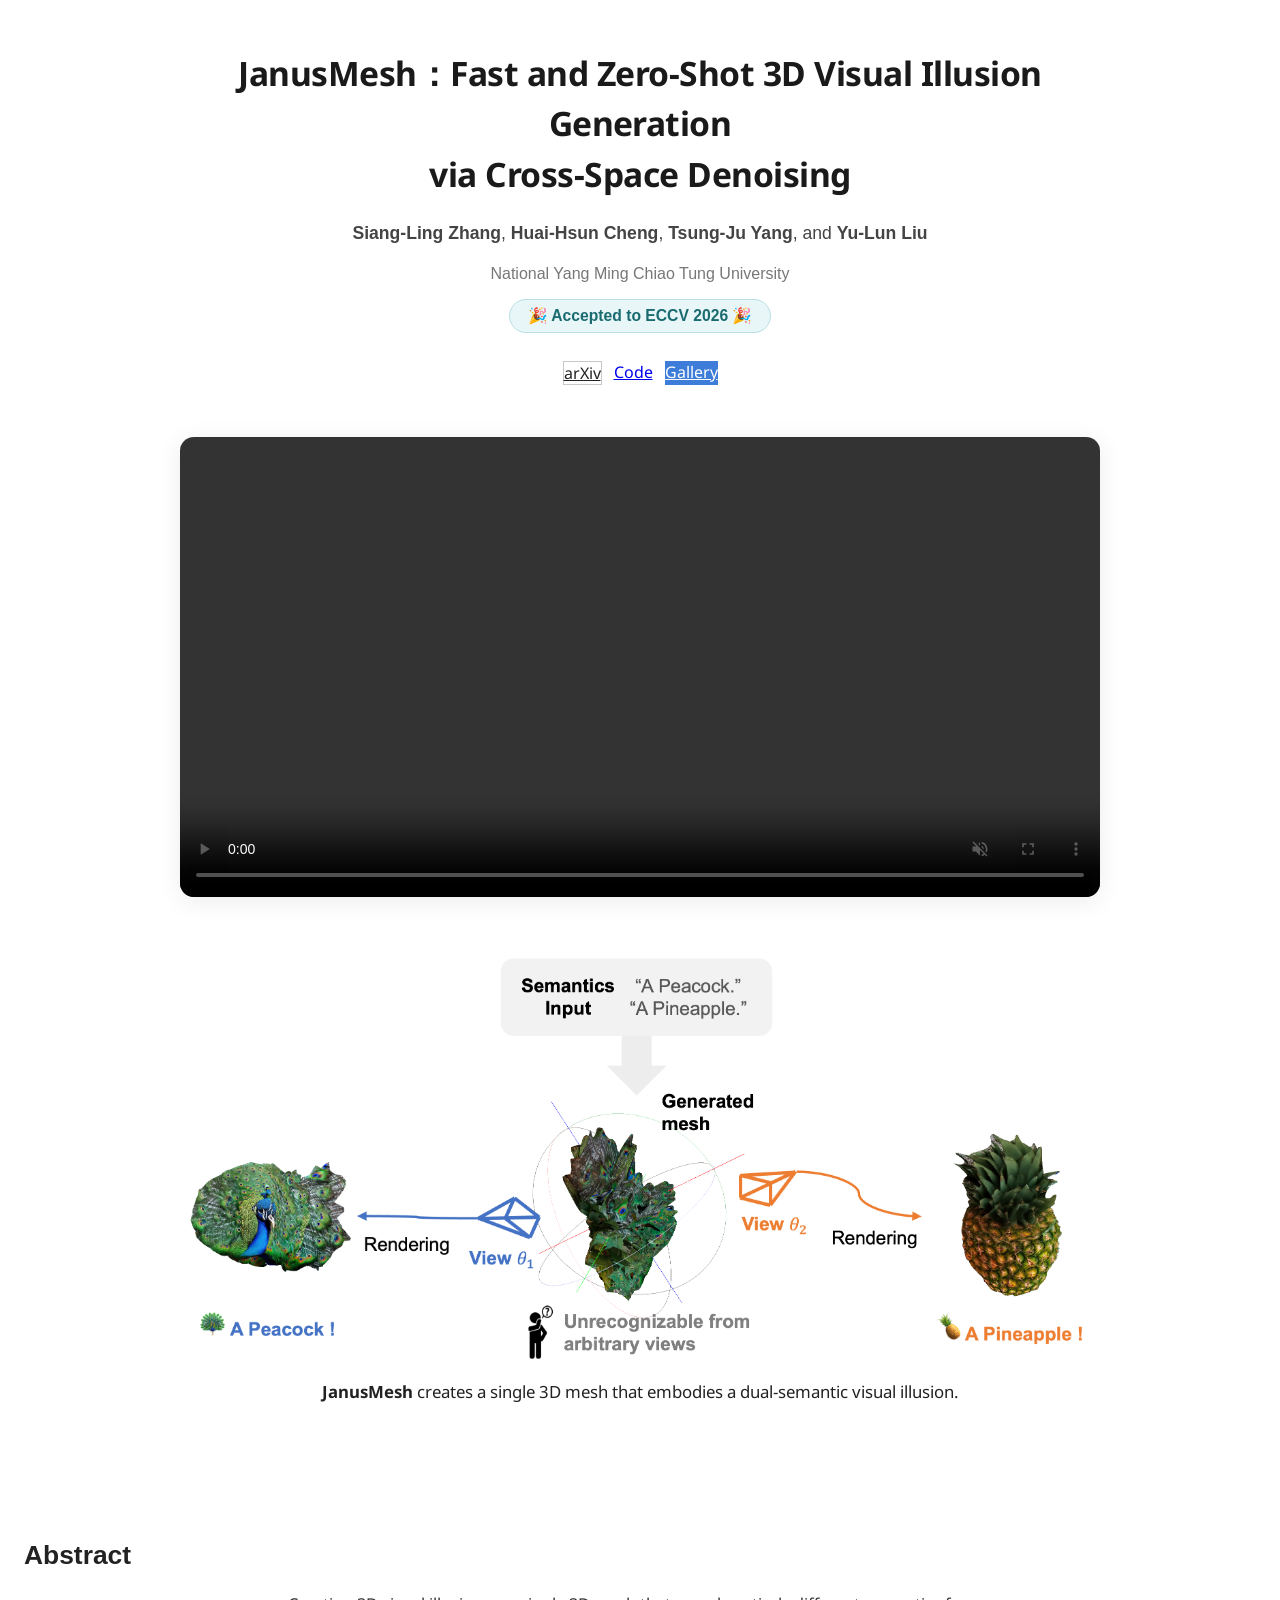
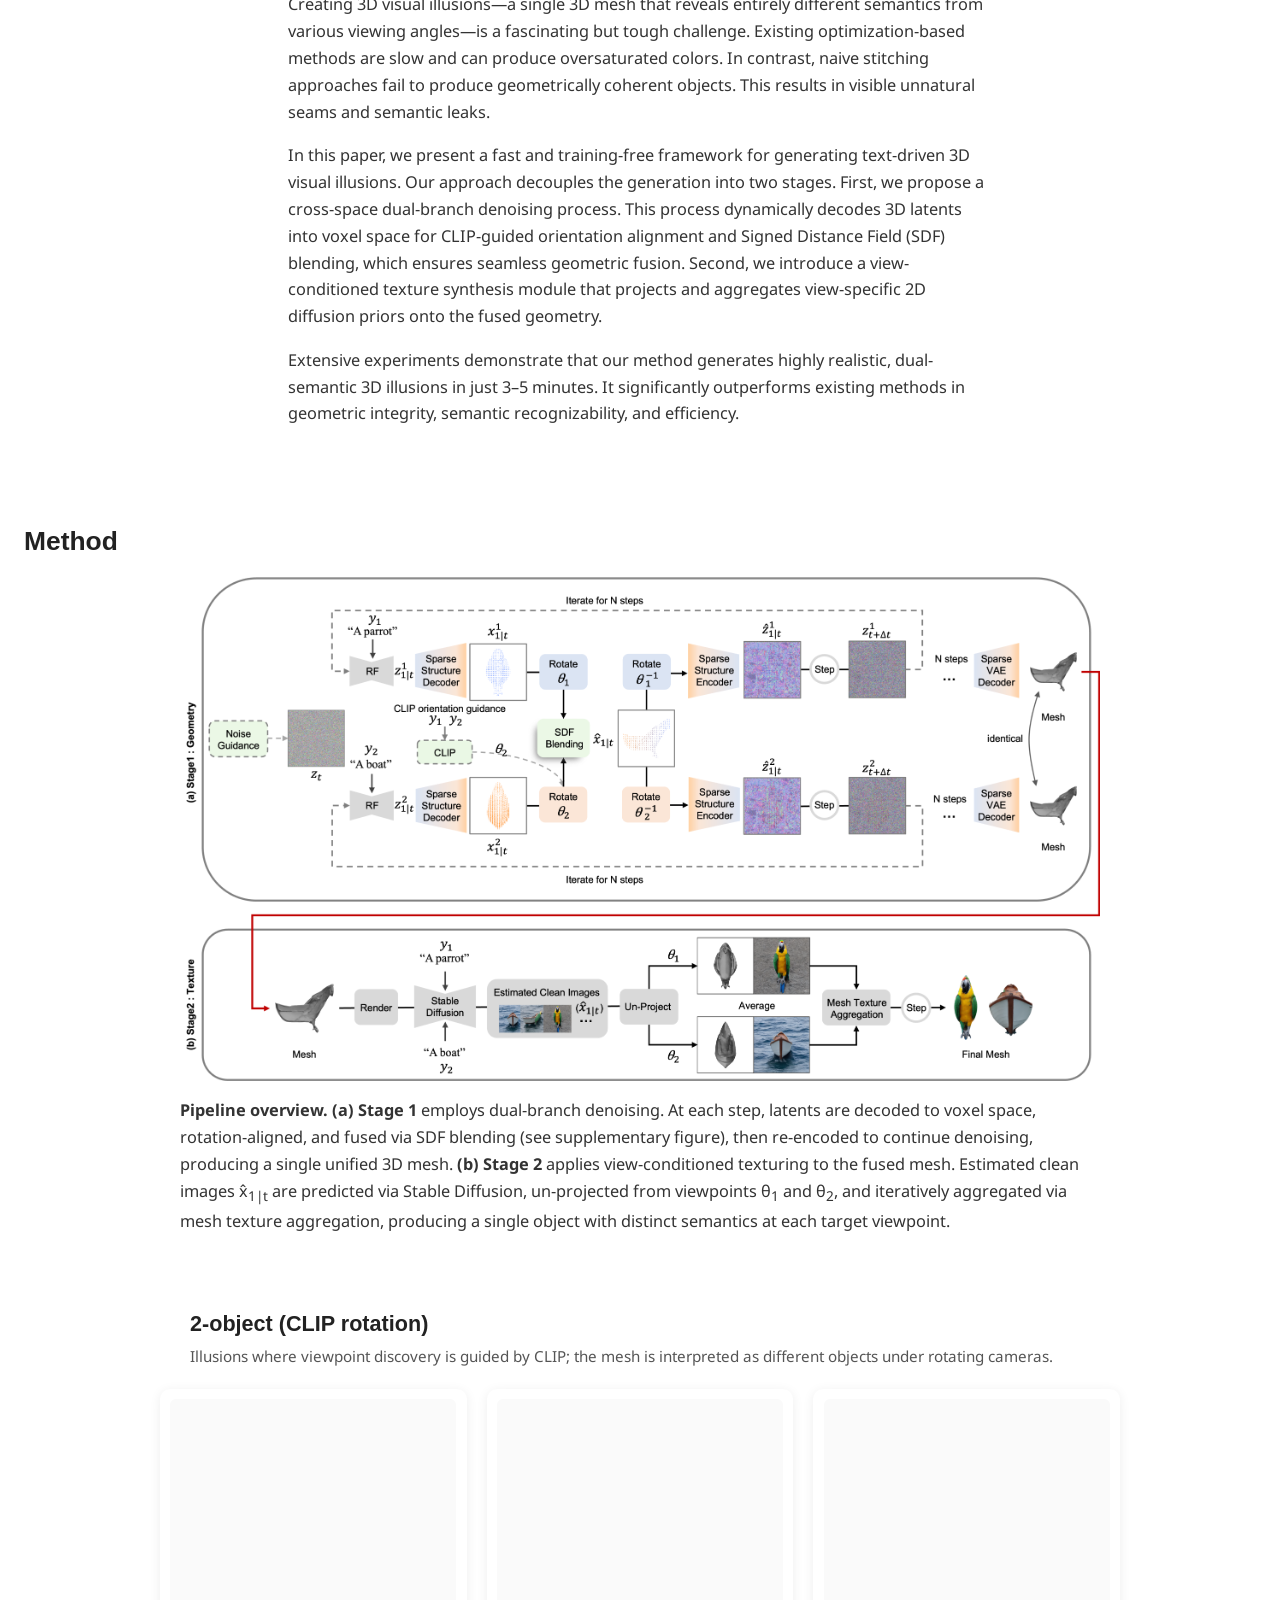
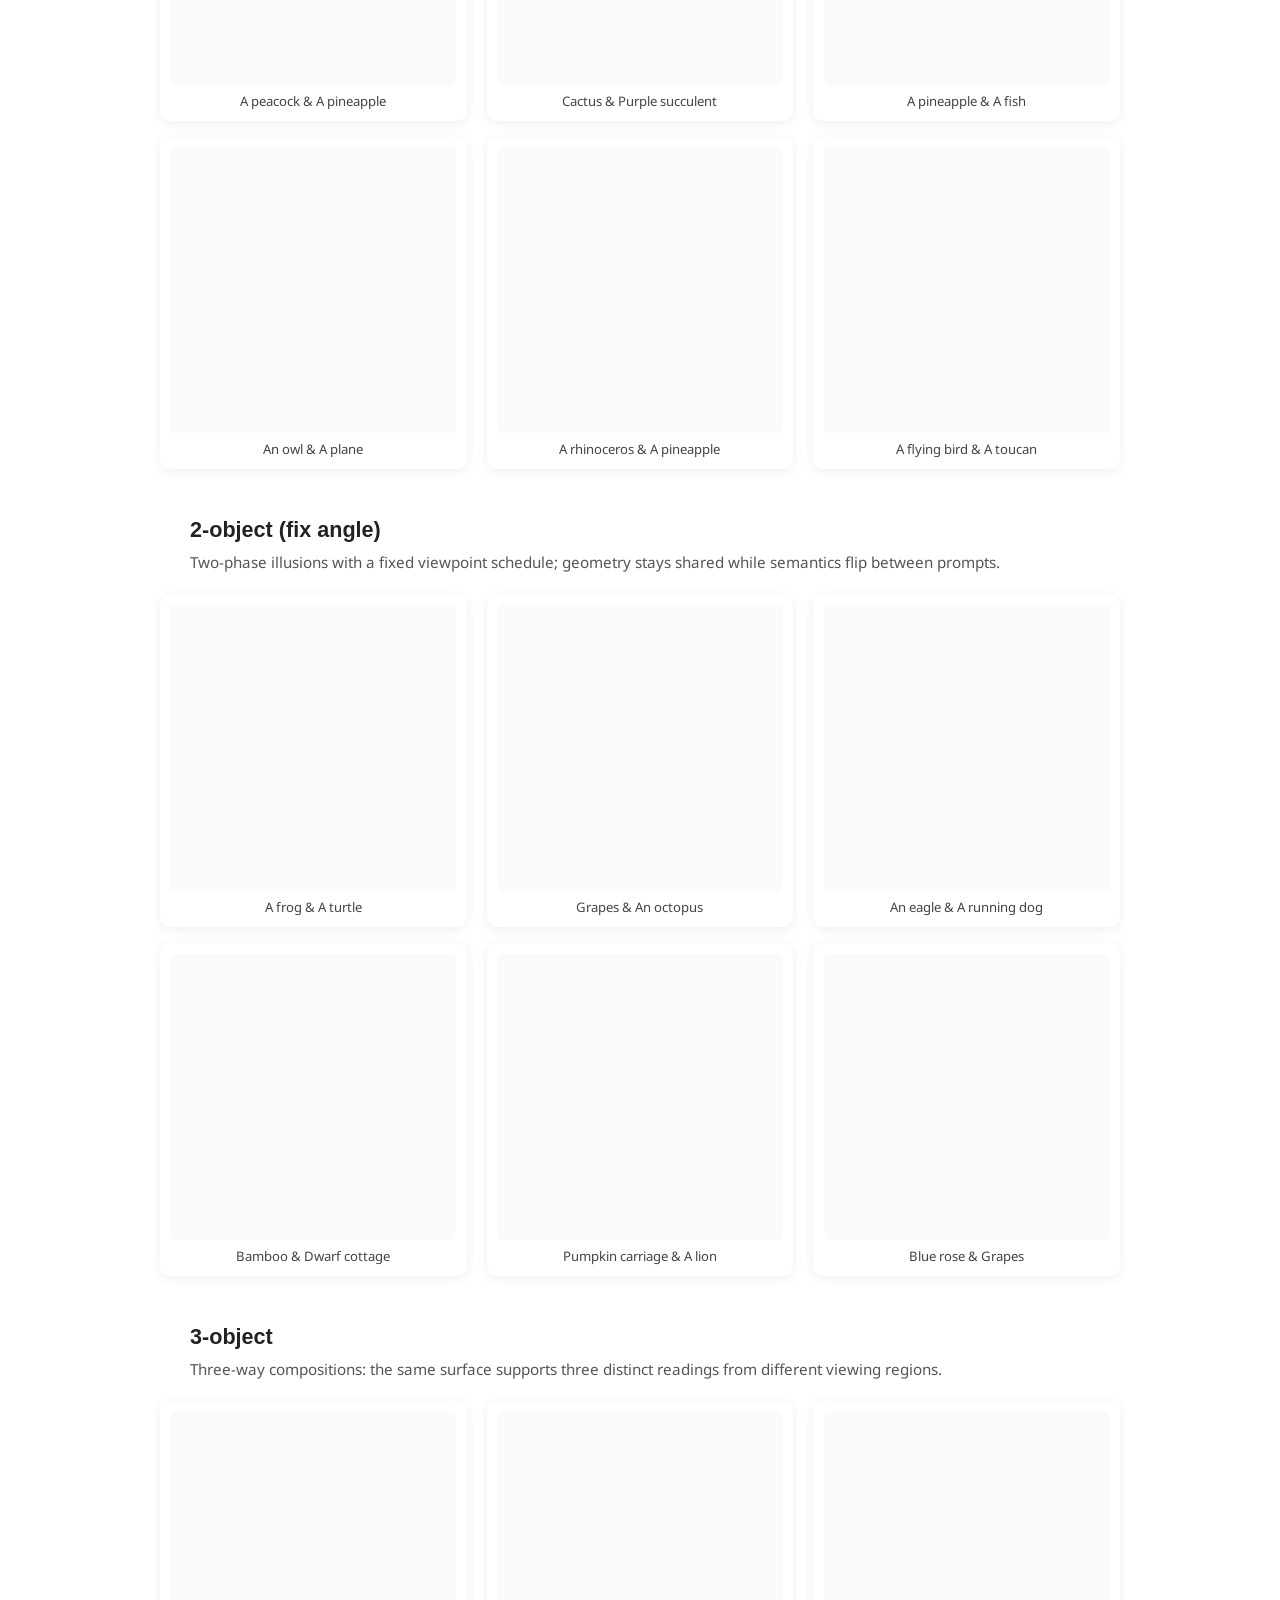
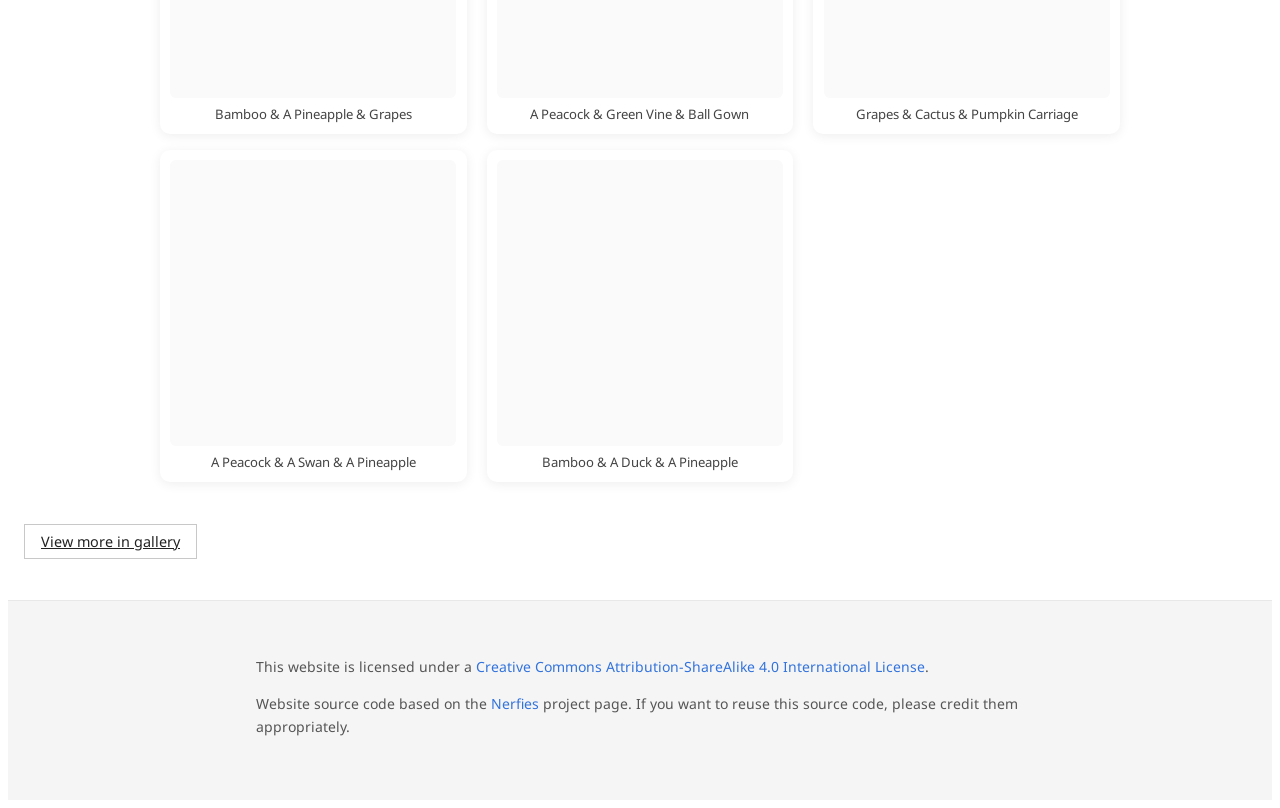
==== commit 980f81eb: "update arxiv link" ====
--- a/index.html
+++ b/index.html
@@ -38,9 +38,9 @@
     </p>
 
     <div class="jm-header-buttons">
-      <a href="#" class="button is-normal is-rounded jm-btn-paper">
-        <span class="icon"><i class="fas fa-file-pdf"></i></span>
-        <span>Paper</span>
+      <a href="https://arxiv.org/abs/2606.20563" class="button is-normal is-rounded jm-btn-paper" target="_blank" rel="noopener noreferrer">
+        <span class="icon"><i class="fas fa-file-alt"></i></span>
+        <span>arXiv</span>
       </a>
       <a href="https://github.com/siang1105/JanusMesh" class="button is-normal is-rounded is-dark">
         <span class="icon"><i class="fab fa-github"></i></span>
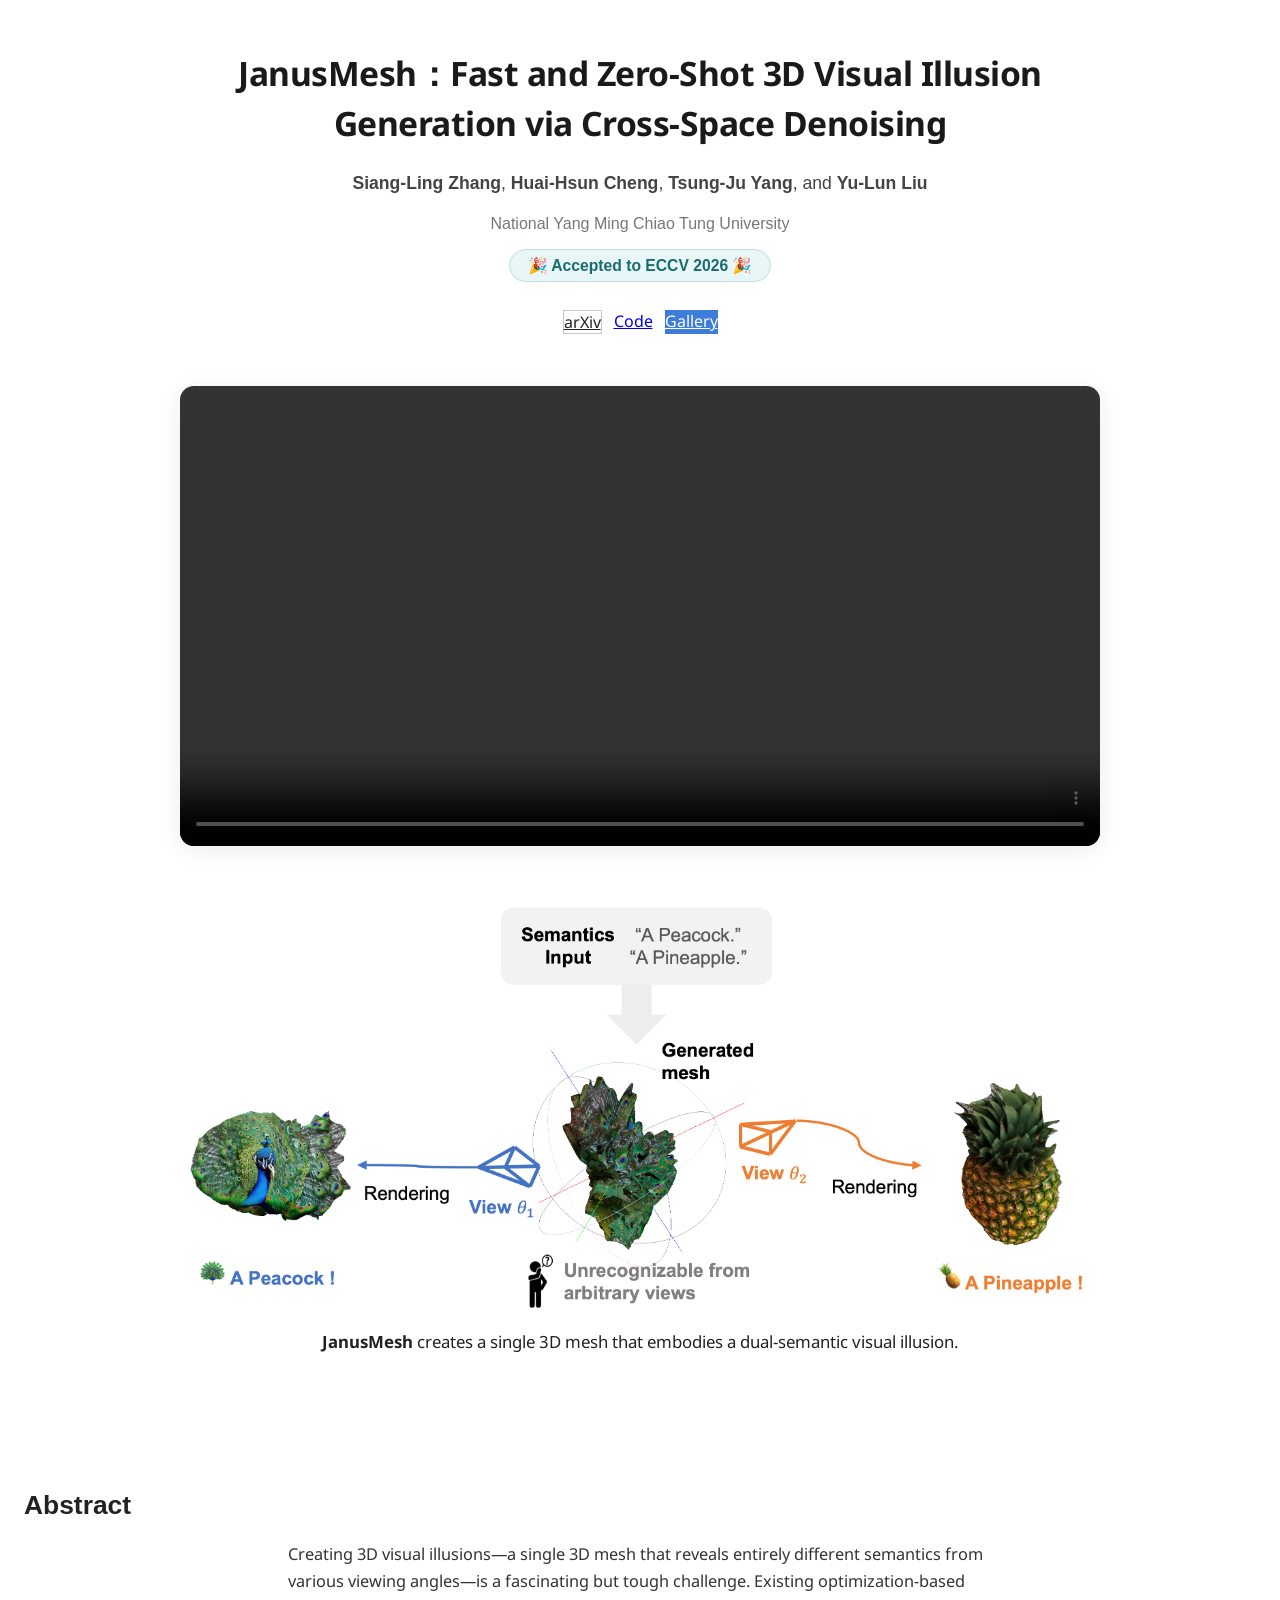
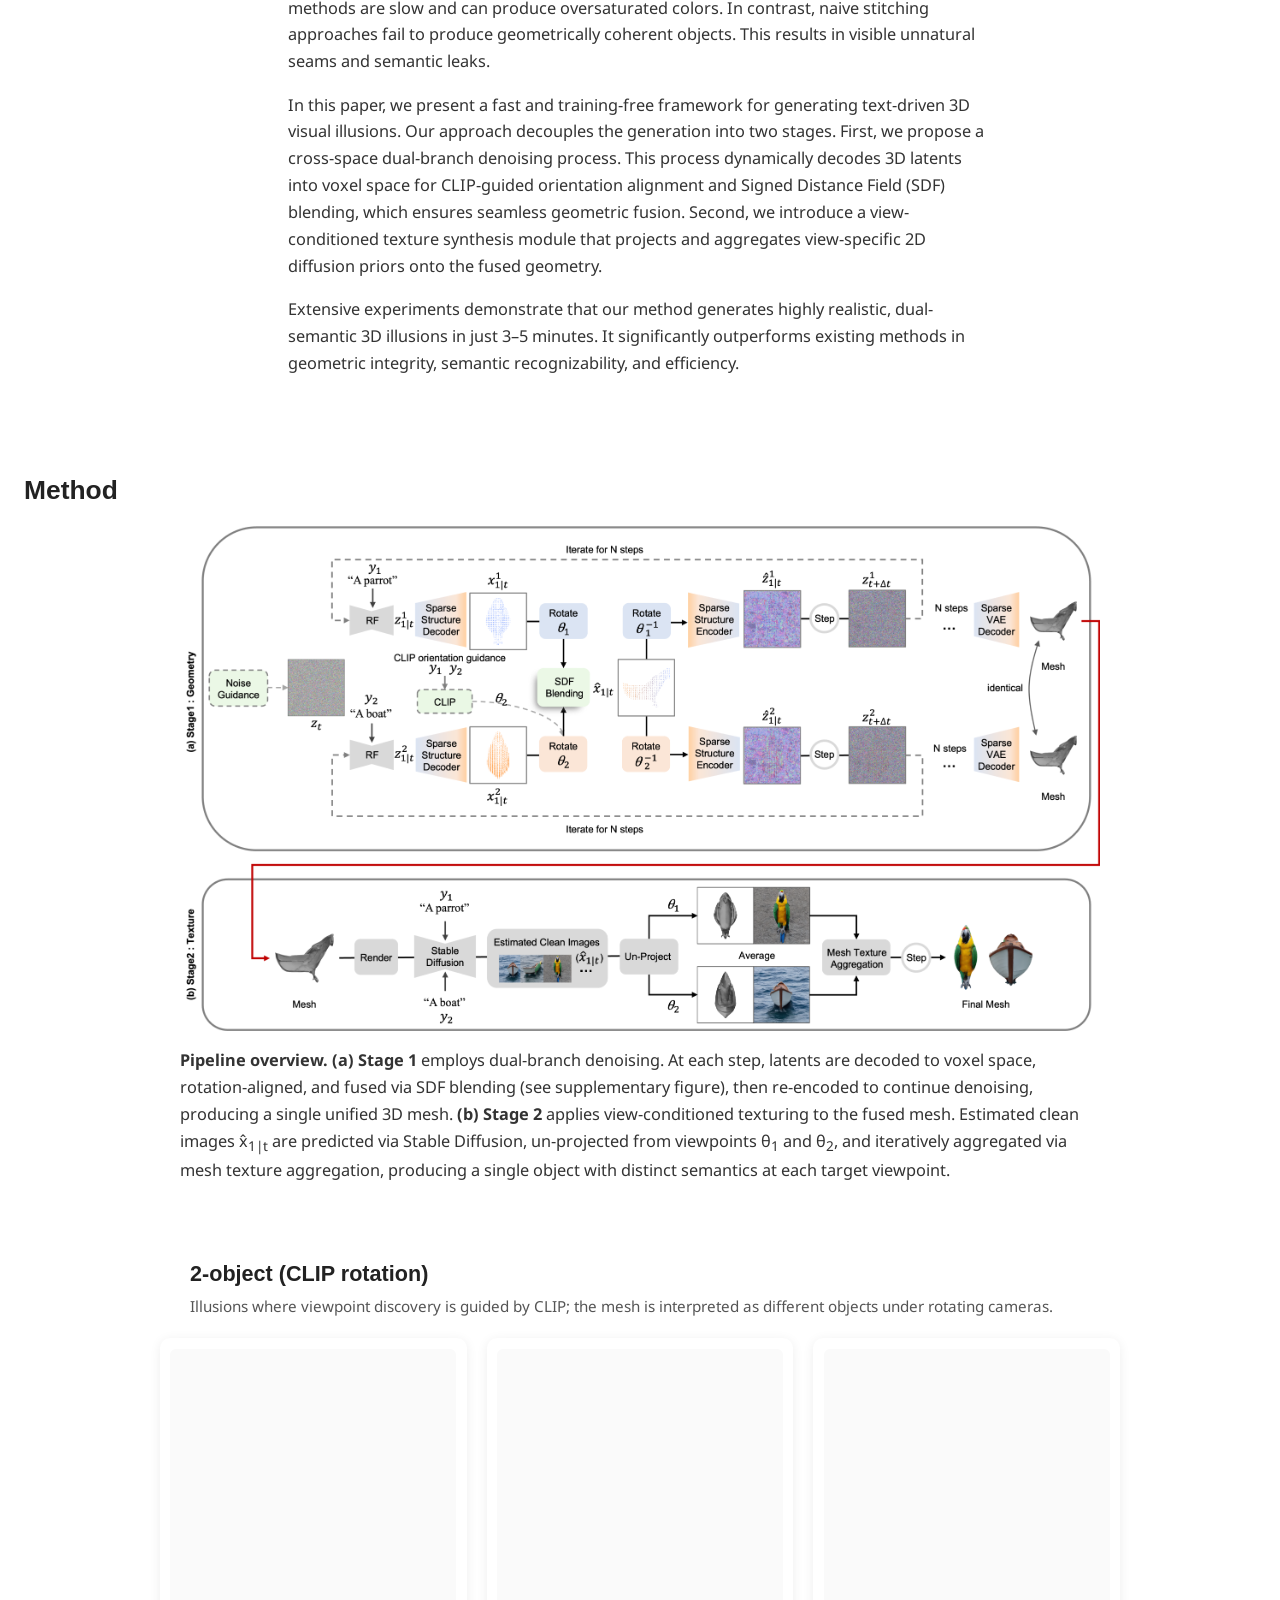
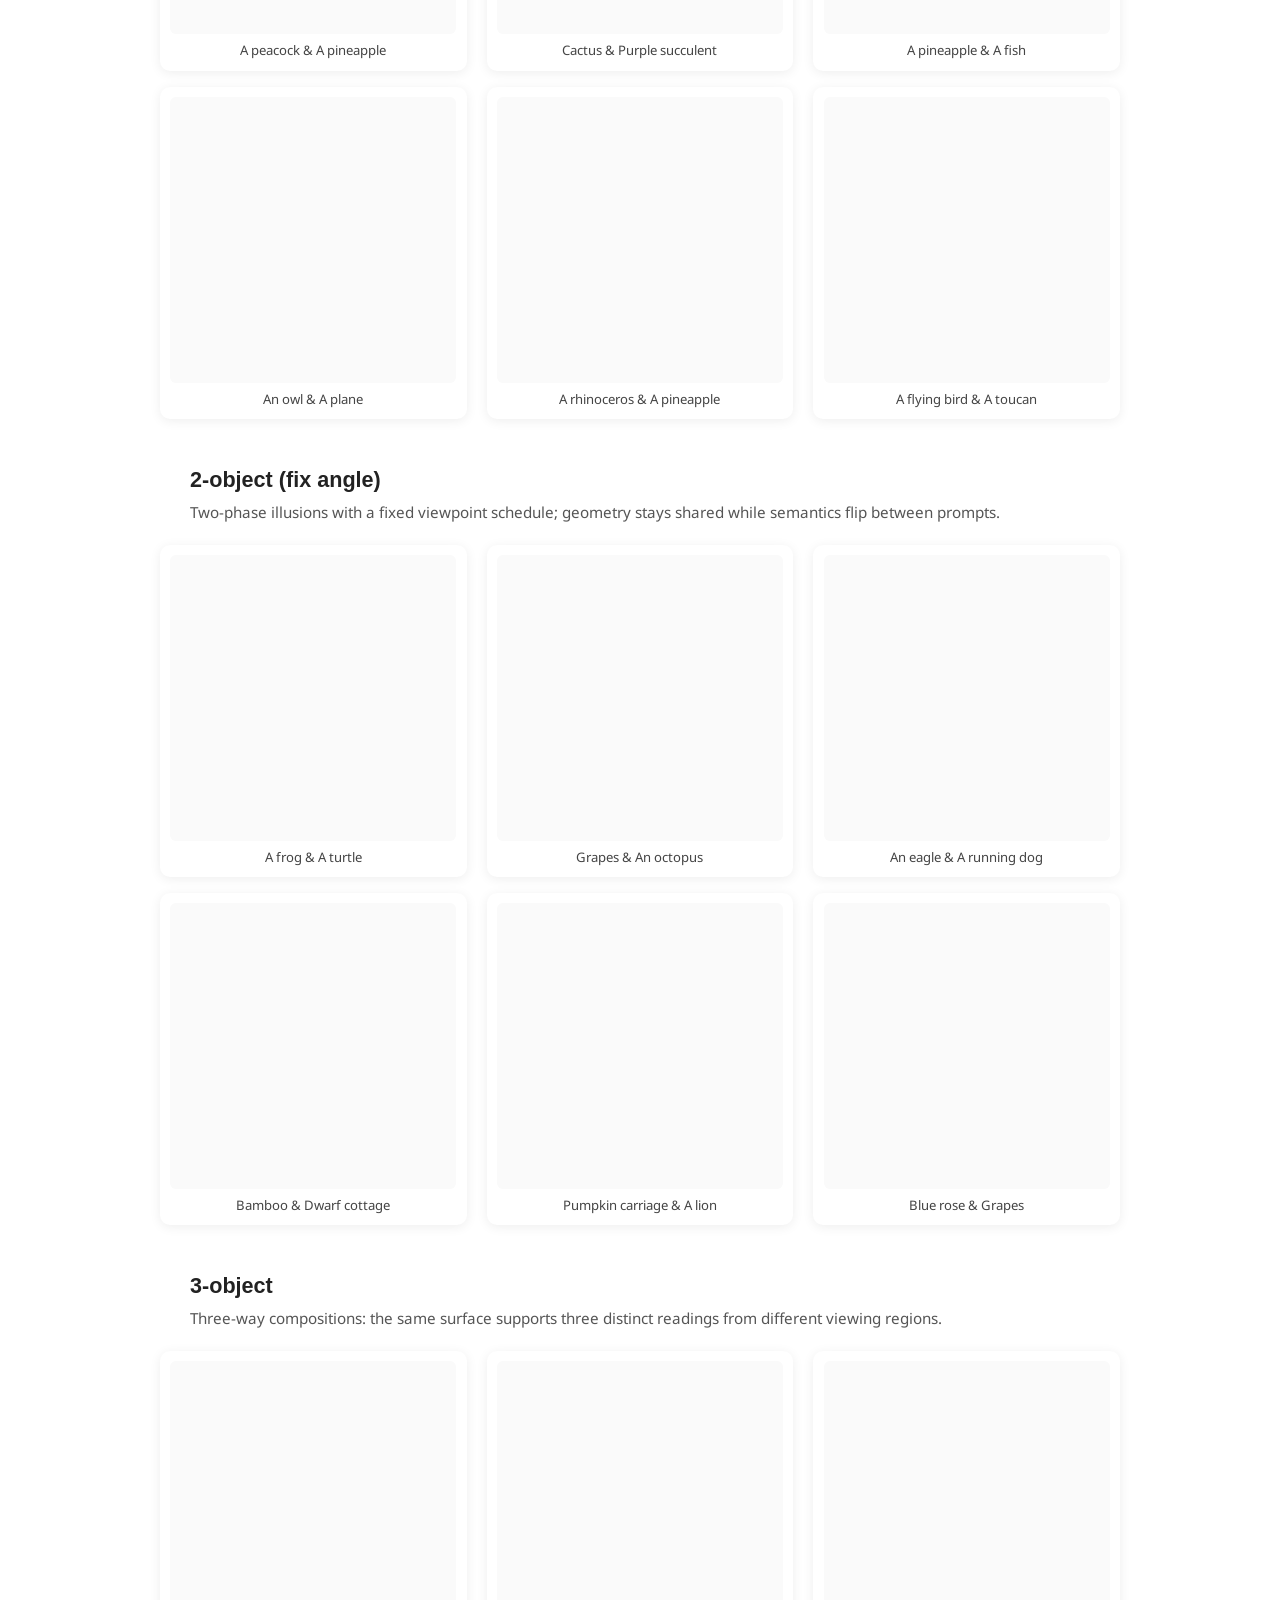
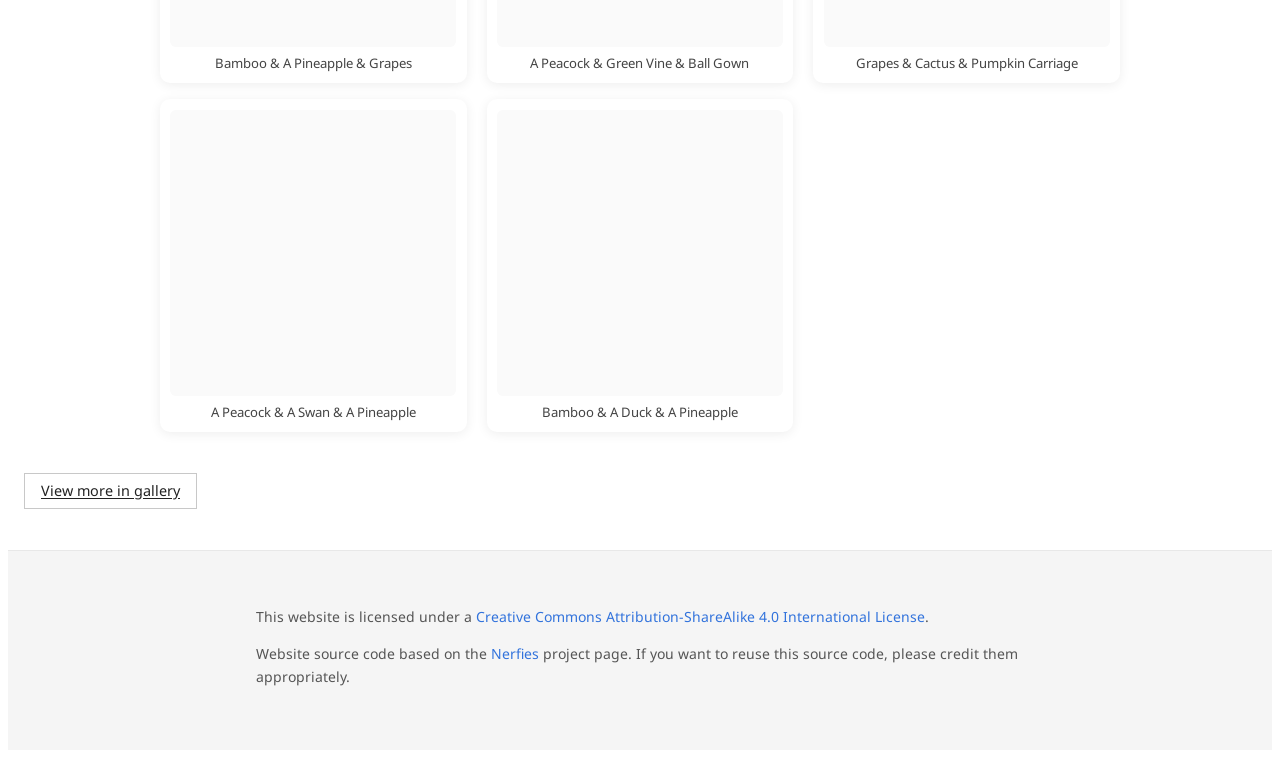
==== commit af9bbf64: "fix:title" ====
--- a/index.html
+++ b/index.html
@@ -23,7 +23,7 @@
 <header class="jm-header">
   <div class="container is-max-desktop has-text-centered">
     <h1 class="jm-page-title">
-      JanusMesh：Fast and Zero-Shot 3D Visual Illusion Generation<br>
+      JanusMesh：Fast and Zero-Shot 3D Visual Illusion Generation
       via Cross-Space Denoising
     </h1>
     <p class="jm-authors">
